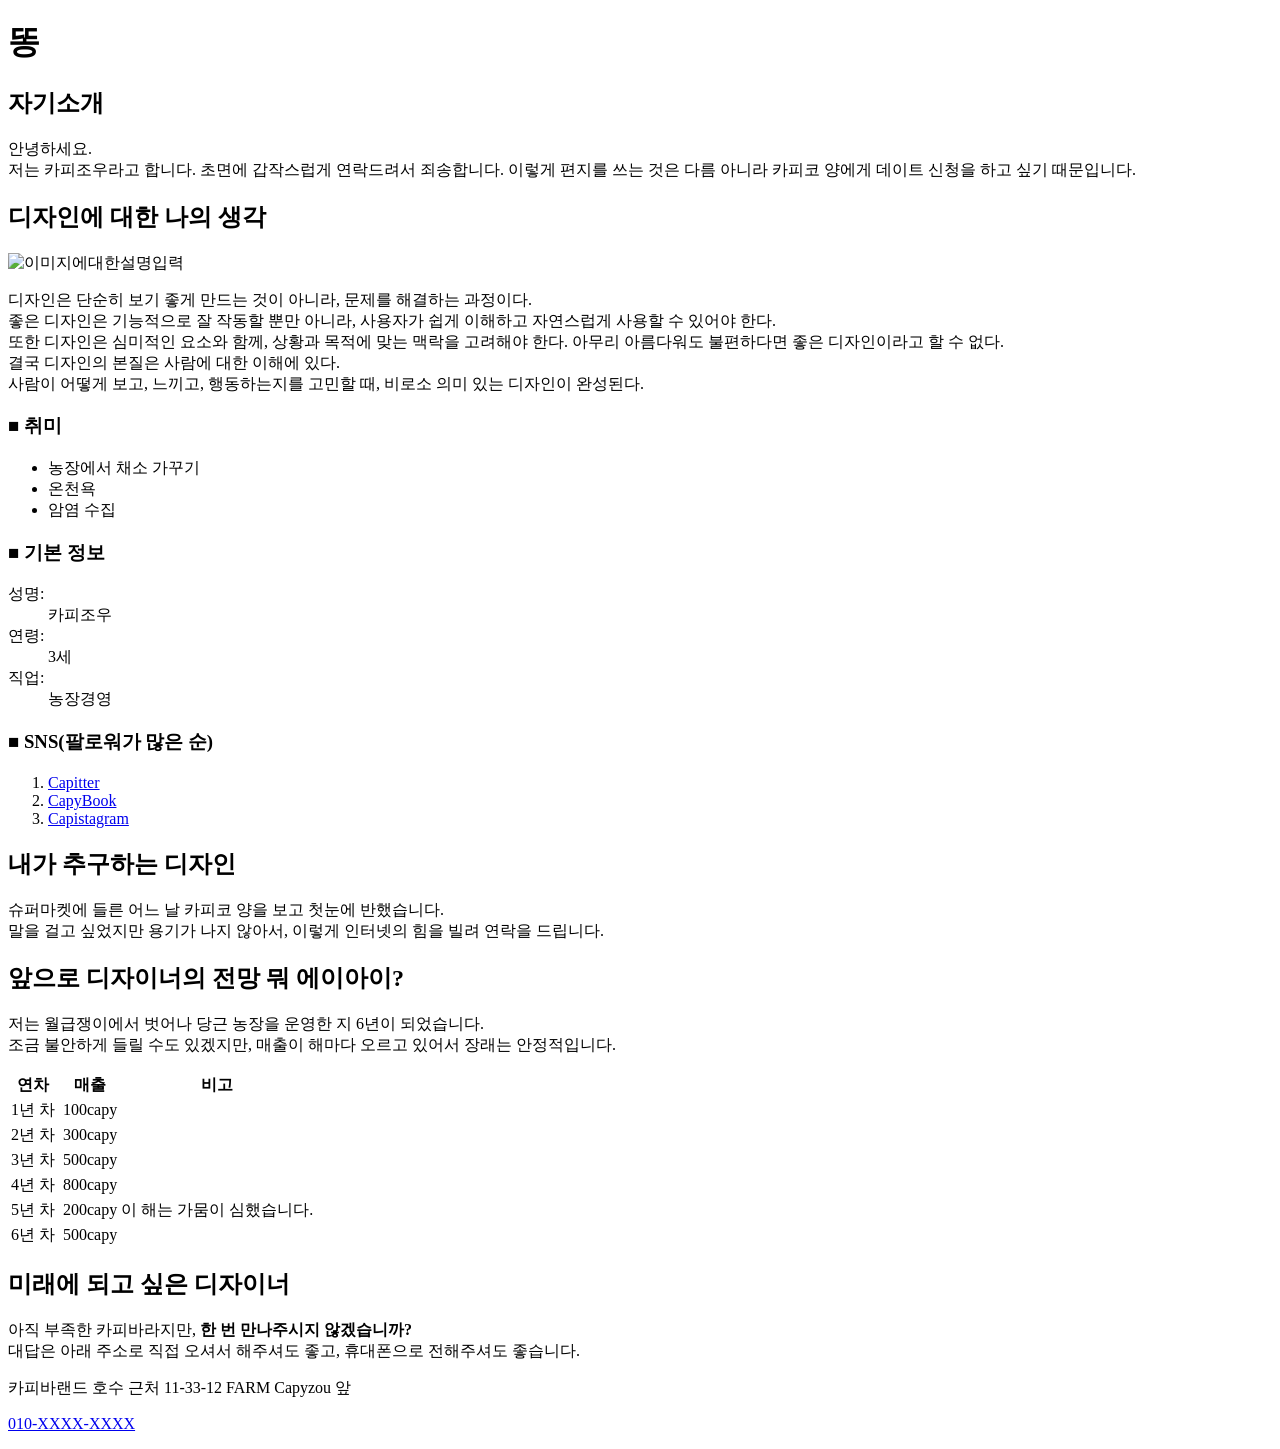
==== index.html @ 05b553bf "Update index.html" ====
<!DOCTYPE html>
<html lang="ko">
<head>
<meta charset="UTF-8">
<title>디자인에 대한 나의 생각</title>
</head>
<body>
    <h1>똥</h1>
    <h2>자기소개</h2>
    <p>
        안녕하세요. <br>
        저는 카피조우라고 합니다. 초면에 갑작스럽게 연락드려서 죄송합니다.
        이렇게 편지를 쓰는 것은 다름 아니라 카피코 양에게 데이트 신청을 하고 싶기 때문입니다.
    </p>
    

    <h2>디자인에 대한 나의 생각</h2>
    <img src="images/capyzou.png" alt="이미지에대한설명입력">
    <p>
        디자인은 단순히 보기 좋게 만드는 것이 아니라, 문제를 해결하는 과정이다. <br>
        좋은 디자인은 기능적으로 잘 작동할 뿐만 아니라, 사용자가 쉽게 이해하고 자연스럽게 사용할 수 있어야 한다. <br>
        또한 디자인은 심미적인 요소와 함께, 상황과 목적에 맞는 맥락을 고려해야 한다. 아무리 아름다워도 불편하다면 좋은 디자인이라고 할 수 없다. <br>
        결국 디자인의 본질은 사람에 대한 이해에 있다. <br>
        사람이 어떻게 보고, 느끼고, 행동하는지를 고민할 때, 비로소 의미 있는 디자인이 완성된다.
 <br>
        <h3>
        ■ 취미
        </h3>
       <ul> 
            <li>농장에서 채소 가꾸기</li>
            <li>온천욕</li>
            <li>암염 수집</li>
       </ul>
        <h3> ■ 기본 정보 </h3>
       <dl>
            <dt>성명:</dt>
            <dd>카피조우</dd>
            <dt>연령:</dt>
            <dd>3세</dd>
            <dt>직업:</dt>
            <dd>농장경영</dd>
       </dl>
        

        <h3>
            ■ SNS(팔로워가 많은 순)
        </h3>
        <ol>
            <li><a href="#">Capitter</a></li>
            <li><a href="#">CapyBook</a></li>
            <li><a href="#">Capistagram</a></li>
        </ol>
       
    </p>

    <h2>내가 추구하는 디자인</h2>
    <p>
        슈퍼마켓에 들른 어느 날 카피코 양을 보고 첫눈에 반했습니다. <br>
        말을 걸고 싶었지만 용기가 나지 않아서, 이렇게 인터넷의 힘을 빌려 연락을 드립니다.
    </p>

    <h2>앞으로 디자이너의 전망 뭐 에이아이?</h2>
    <p>
        저는 월급쟁이에서 벗어나 당근 농장을 운영한 지 6년이 되었습니다. <br>
        조금 불안하게 들릴 수도 있겠지만, 매출이 해마다 오르고 있어서 장래는 안정적입니다. <br>

        <table>
            <thead>
                <tr>
                    <th>연차<th>
                    <th>매출</th>
                    <th>비고</th>
                </tr>
            </thead>
            <tbody>
                <tr>
                    <td>1년 차<td>
                    <td>100capy</td>
                    </td></td>
                </tr>
                                
                <tr>
                    <td>2년 차<td>
                    <td>300capy</td>
                    </td></td>
                </tr>
                <tr>
                    <td>3년 차<td>
                    <td>500capy</td>
                    </td></td>
                 <tr>
                    <td>4년 차<td>
                    <td>800capy</td>
                    </td></td>
                </tr>
                 <tr>
                    <td>5년 차<td>
                    <td>200capy</td>
                    <td>이 해는 가뭄이 심했습니다.</td>
                </tr>
                <tr>
                    <td>6년 차<td>
                    <td>500capy</td>
                    </td></td>
                </tr>
                </tr>
            </tbody>
        </table>

    </p>

    <h2>미래에 되고 싶은 디자이너</h2>
    <p>
        아직 부족한 카피바라지만, <strong>한 번 만나주시지 않겠습니까? </strong> <br>
        대답은 아래 주소로 직접 오셔서 해주셔도 좋고, 휴대폰으로 전해주셔도 좋습니다.
        
    </p>
    <p>
       카피바랜드 호수 근처 11-33-12 FARM Capyzou 앞
    </p>
    
    <p>
       <a href="tel:010-1234-5678">010-XXXX-XXXX</a> 

    </p>


</body>
</html>
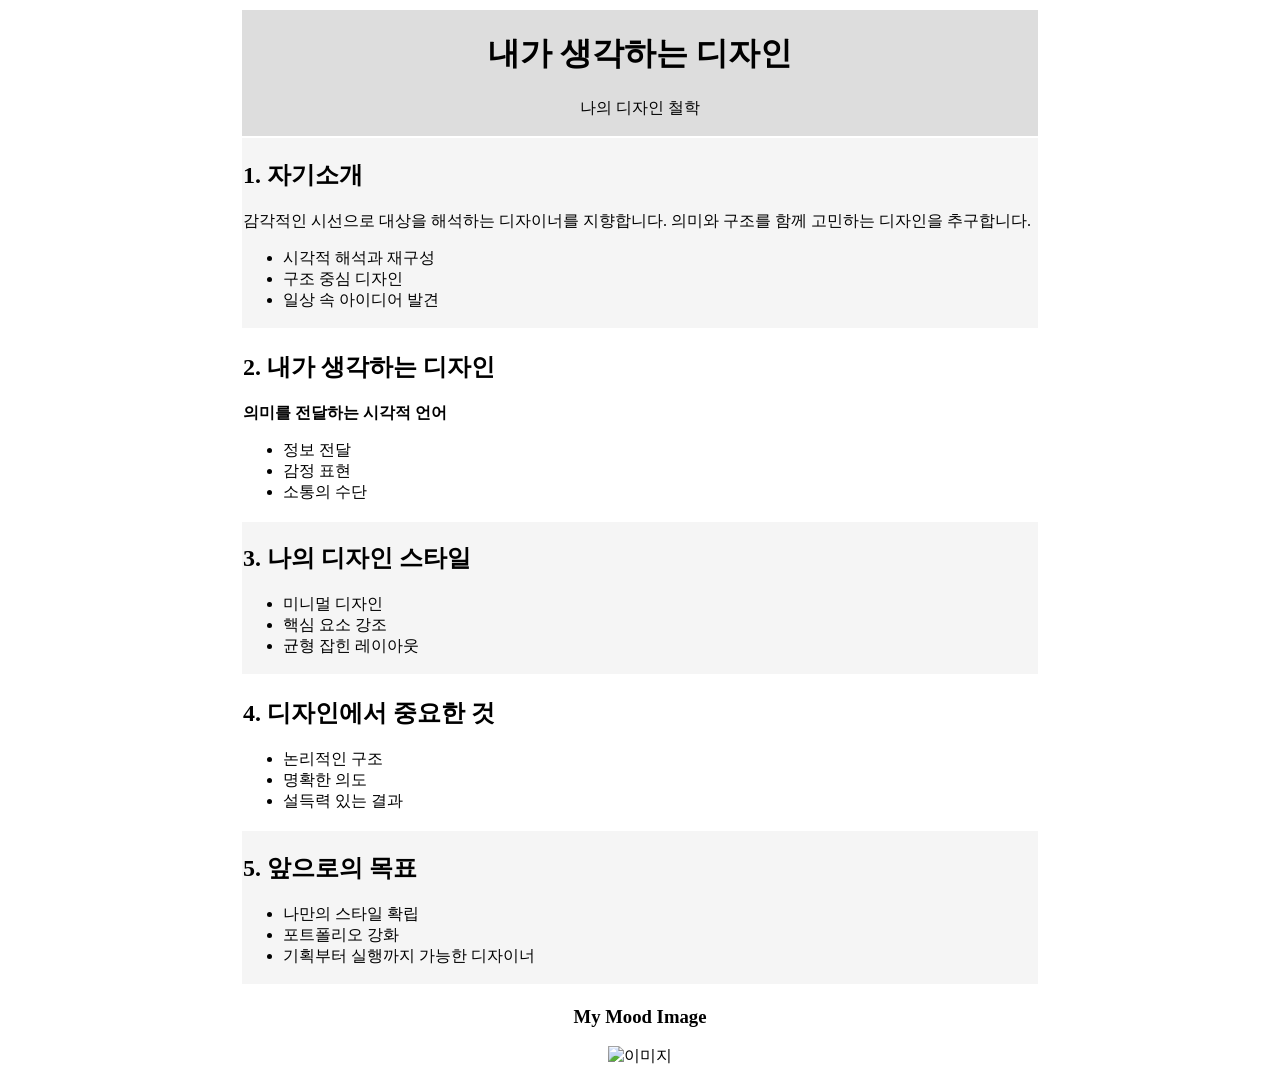
==== commit 40a8e71c: "Update index.html" ====
--- a/index.html
+++ b/index.html
@@ -1,129 +1,97 @@
 <!DOCTYPE html>
-<html lang="ko">
+<html>
 <head>
-<meta charset="UTF-8">
-<title>디자인에 대한 나의 생각</title>
+<title>내가 생각하는 디자인</title>
 </head>
+
 <body>
-    <h1>똥</h1>
-    <h2>자기소개</h2>
-    <p>
-        안녕하세요. <br>
-        저는 카피조우라고 합니다. 초면에 갑작스럽게 연락드려서 죄송합니다.
-        이렇게 편지를 쓰는 것은 다름 아니라 카피코 양에게 데이트 신청을 하고 싶기 때문입니다.
-    </p>
-    
 
-    <h2>디자인에 대한 나의 생각</h2>
-    <img src="images/capyzou.png" alt="이미지에대한설명입력">
-    <p>
-        디자인은 단순히 보기 좋게 만드는 것이 아니라, 문제를 해결하는 과정이다. <br>
-        좋은 디자인은 기능적으로 잘 작동할 뿐만 아니라, 사용자가 쉽게 이해하고 자연스럽게 사용할 수 있어야 한다. <br>
-        또한 디자인은 심미적인 요소와 함께, 상황과 목적에 맞는 맥락을 고려해야 한다. 아무리 아름다워도 불편하다면 좋은 디자인이라고 할 수 없다. <br>
-        결국 디자인의 본질은 사람에 대한 이해에 있다. <br>
-        사람이 어떻게 보고, 느끼고, 행동하는지를 고민할 때, 비로소 의미 있는 디자인이 완성된다.
- <br>
-        <h3>
-        ■ 취미
-        </h3>
-       <ul> 
-            <li>농장에서 채소 가꾸기</li>
-            <li>온천욕</li>
-            <li>암염 수집</li>
-       </ul>
-        <h3> ■ 기본 정보 </h3>
-       <dl>
-            <dt>성명:</dt>
-            <dd>카피조우</dd>
-            <dt>연령:</dt>
-            <dd>3세</dd>
-            <dt>직업:</dt>
-            <dd>농장경영</dd>
-       </dl>
-        
+<!-- 전체 컨테이너 -->
+<table width="800" align="center" border="0">
 
-        <h3>
-            ■ SNS(팔로워가 많은 순)
-        </h3>
-        <ol>
-            <li><a href="#">Capitter</a></li>
-            <li><a href="#">CapyBook</a></li>
-            <li><a href="#">Capistagram</a></li>
-        </ol>
-       
-    </p>
+<!-- 헤더 -->
+<tr>
+<td bgcolor="#dddddd" align="center">
+<h1>내가 생각하는 디자인</h1>
+<p>나의 디자인 철학</p>
+</td>
+</tr>
 
-    <h2>내가 추구하는 디자인</h2>
-    <p>
-        슈퍼마켓에 들른 어느 날 카피코 양을 보고 첫눈에 반했습니다. <br>
-        말을 걸고 싶었지만 용기가 나지 않아서, 이렇게 인터넷의 힘을 빌려 연락을 드립니다.
-    </p>
+<!-- 자기소개 -->
+<tr>
+<td bgcolor="#f5f5f5">
+<h2>1. 자기소개</h2>
+<p>
+감각적인 시선으로 대상을 해석하는 디자이너를 지향합니다.
+의미와 구조를 함께 고민하는 디자인을 추구합니다.
+</p>
+<ul>
+<li>시각적 해석과 재구성</li>
+<li>구조 중심 디자인</li>
+<li>일상 속 아이디어 발견</li>
+</ul>
+</td>
+</tr>
 
-    <h2>앞으로 디자이너의 전망 뭐 에이아이?</h2>
-    <p>
-        저는 월급쟁이에서 벗어나 당근 농장을 운영한 지 6년이 되었습니다. <br>
-        조금 불안하게 들릴 수도 있겠지만, 매출이 해마다 오르고 있어서 장래는 안정적입니다. <br>
+<!-- 디자인 정의 -->
+<tr>
+<td>
+<h2>2. 내가 생각하는 디자인</h2>
+<p><b>의미를 전달하는 시각적 언어</b></p>
 
-        <table>
-            <thead>
-                <tr>
-                    <th>연차<th>
-                    <th>매출</th>
-                    <th>비고</th>
-                </tr>
-            </thead>
-            <tbody>
-                <tr>
-                    <td>1년 차<td>
-                    <td>100capy</td>
-                    </td></td>
-                </tr>
-                                
-                <tr>
-                    <td>2년 차<td>
-                    <td>300capy</td>
-                    </td></td>
-                </tr>
-                <tr>
-                    <td>3년 차<td>
-                    <td>500capy</td>
-                    </td></td>
-                 <tr>
-                    <td>4년 차<td>
-                    <td>800capy</td>
-                    </td></td>
-                </tr>
-                 <tr>
-                    <td>5년 차<td>
-                    <td>200capy</td>
-                    <td>이 해는 가뭄이 심했습니다.</td>
-                </tr>
-                <tr>
-                    <td>6년 차<td>
-                    <td>500capy</td>
-                    </td></td>
-                </tr>
-                </tr>
-            </tbody>
-        </table>
+<ul>
+<li>정보 전달</li>
+<li>감정 표현</li>
+<li>소통의 수단</li>
+</ul>
+</td>
+</tr>
 
-    </p>
+<!-- 스타일 -->
+<tr>
+<td bgcolor="#f5f5f5">
+<h2>3. 나의 디자인 스타일</h2>
+<ul>
+<li>미니멀 디자인</li>
+<li>핵심 요소 강조</li>
+<li>균형 잡힌 레이아웃</li>
+</ul>
+</td>
+</tr>
 
-    <h2>미래에 되고 싶은 디자이너</h2>
-    <p>
-        아직 부족한 카피바라지만, <strong>한 번 만나주시지 않겠습니까? </strong> <br>
-        대답은 아래 주소로 직접 오셔서 해주셔도 좋고, 휴대폰으로 전해주셔도 좋습니다.
-        
-    </p>
-    <p>
-       카피바랜드 호수 근처 11-33-12 FARM Capyzou 앞
-    </p>
-    
-    <p>
-       <a href="tel:010-1234-5678">010-XXXX-XXXX</a> 
+<!-- 중요 요소 -->
+<tr>
+<td>
+<h2>4. 디자인에서 중요한 것</h2>
+<ul>
+<li>논리적인 구조</li>
+<li>명확한 의도</li>
+<li>설득력 있는 결과</li>
+</ul>
+</td>
+</tr>
 
-    </p>
+<!-- 목표 -->
+<tr>
+<td bgcolor="#f5f5f5">
+<h2>5. 앞으로의 목표</h2>
+<ul>
+<li>나만의 스타일 확립</li>
+<li>포트폴리오 강화</li>
+<li>기획부터 실행까지 가능한 디자이너</li>
+</ul>
+</td>
+</tr>
 
+<!-- 이미지 영역 -->
+<tr>
+<td align="center">
+<h3>My Mood Image</h3>
+<img src="https://via.placeholder.com/400x200" alt="이미지">
+</td>
+</tr>
+
+</table>
 
 </body>
 </html>
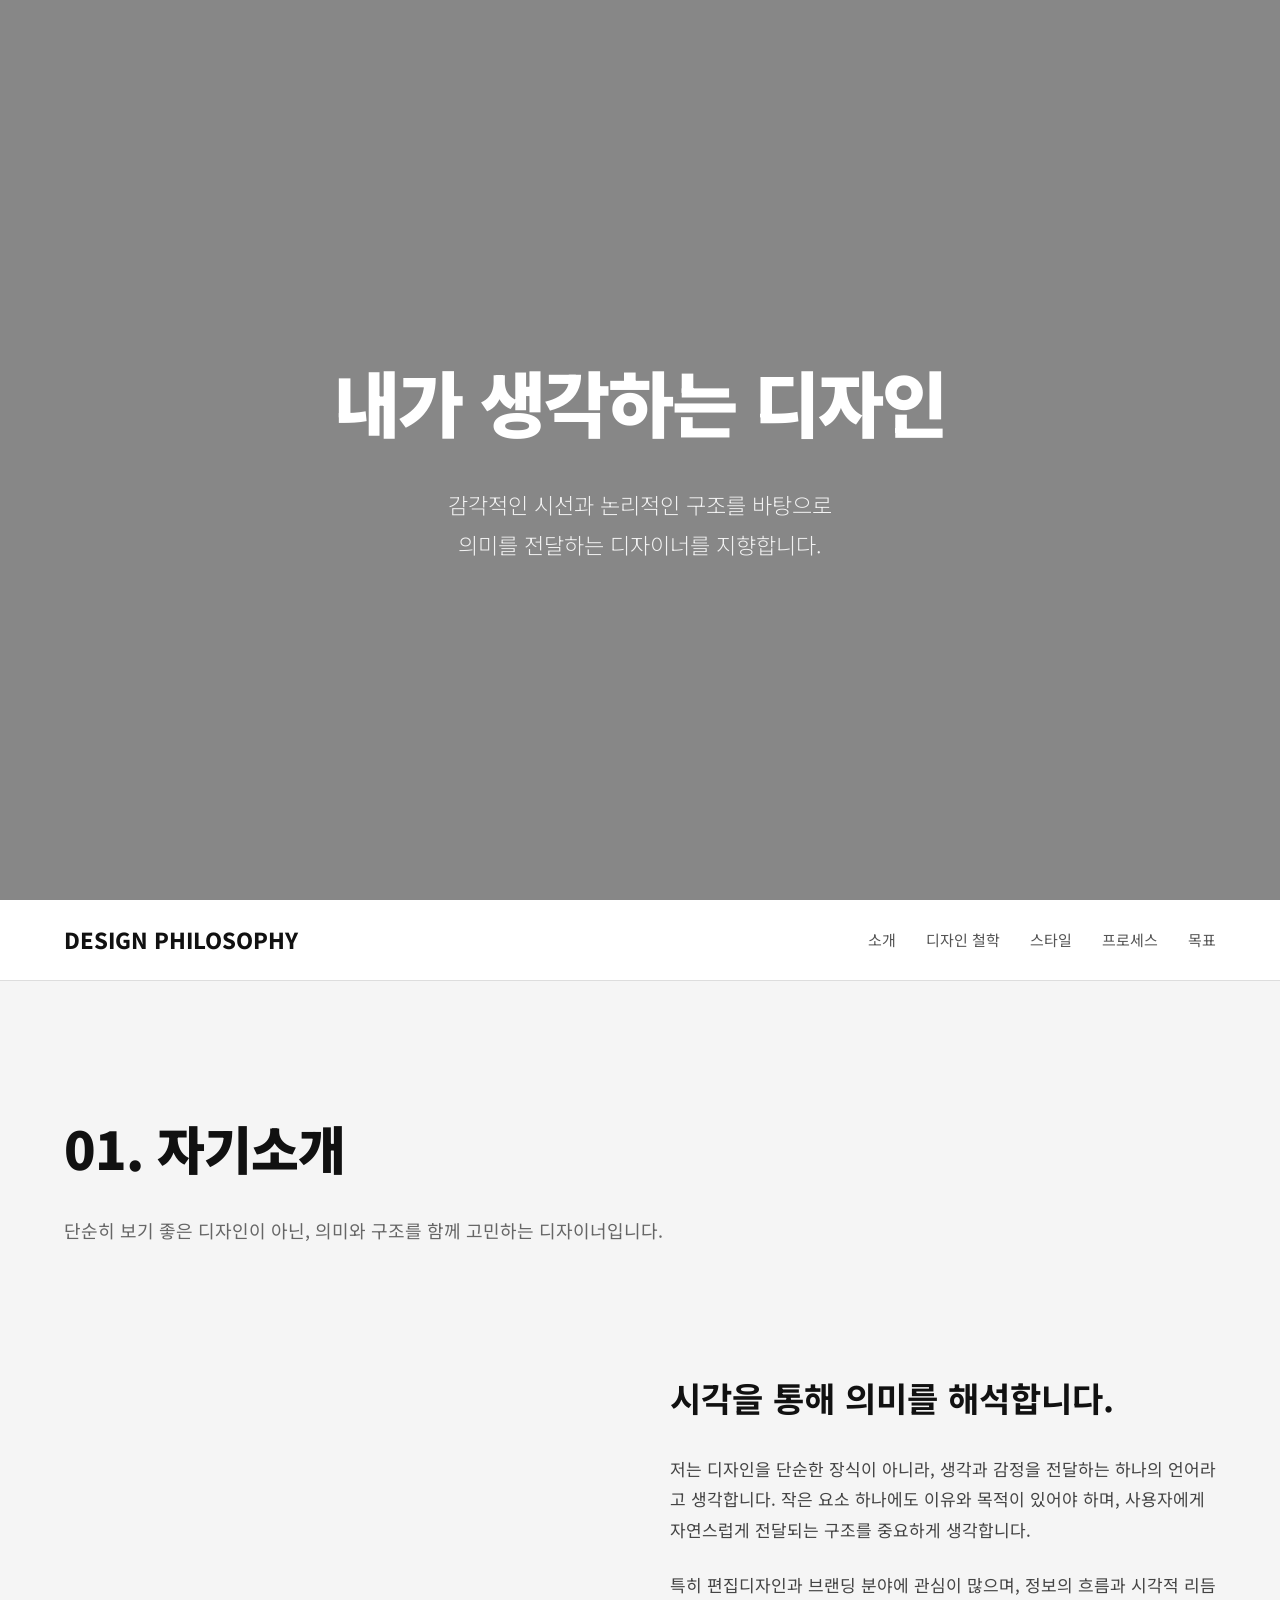
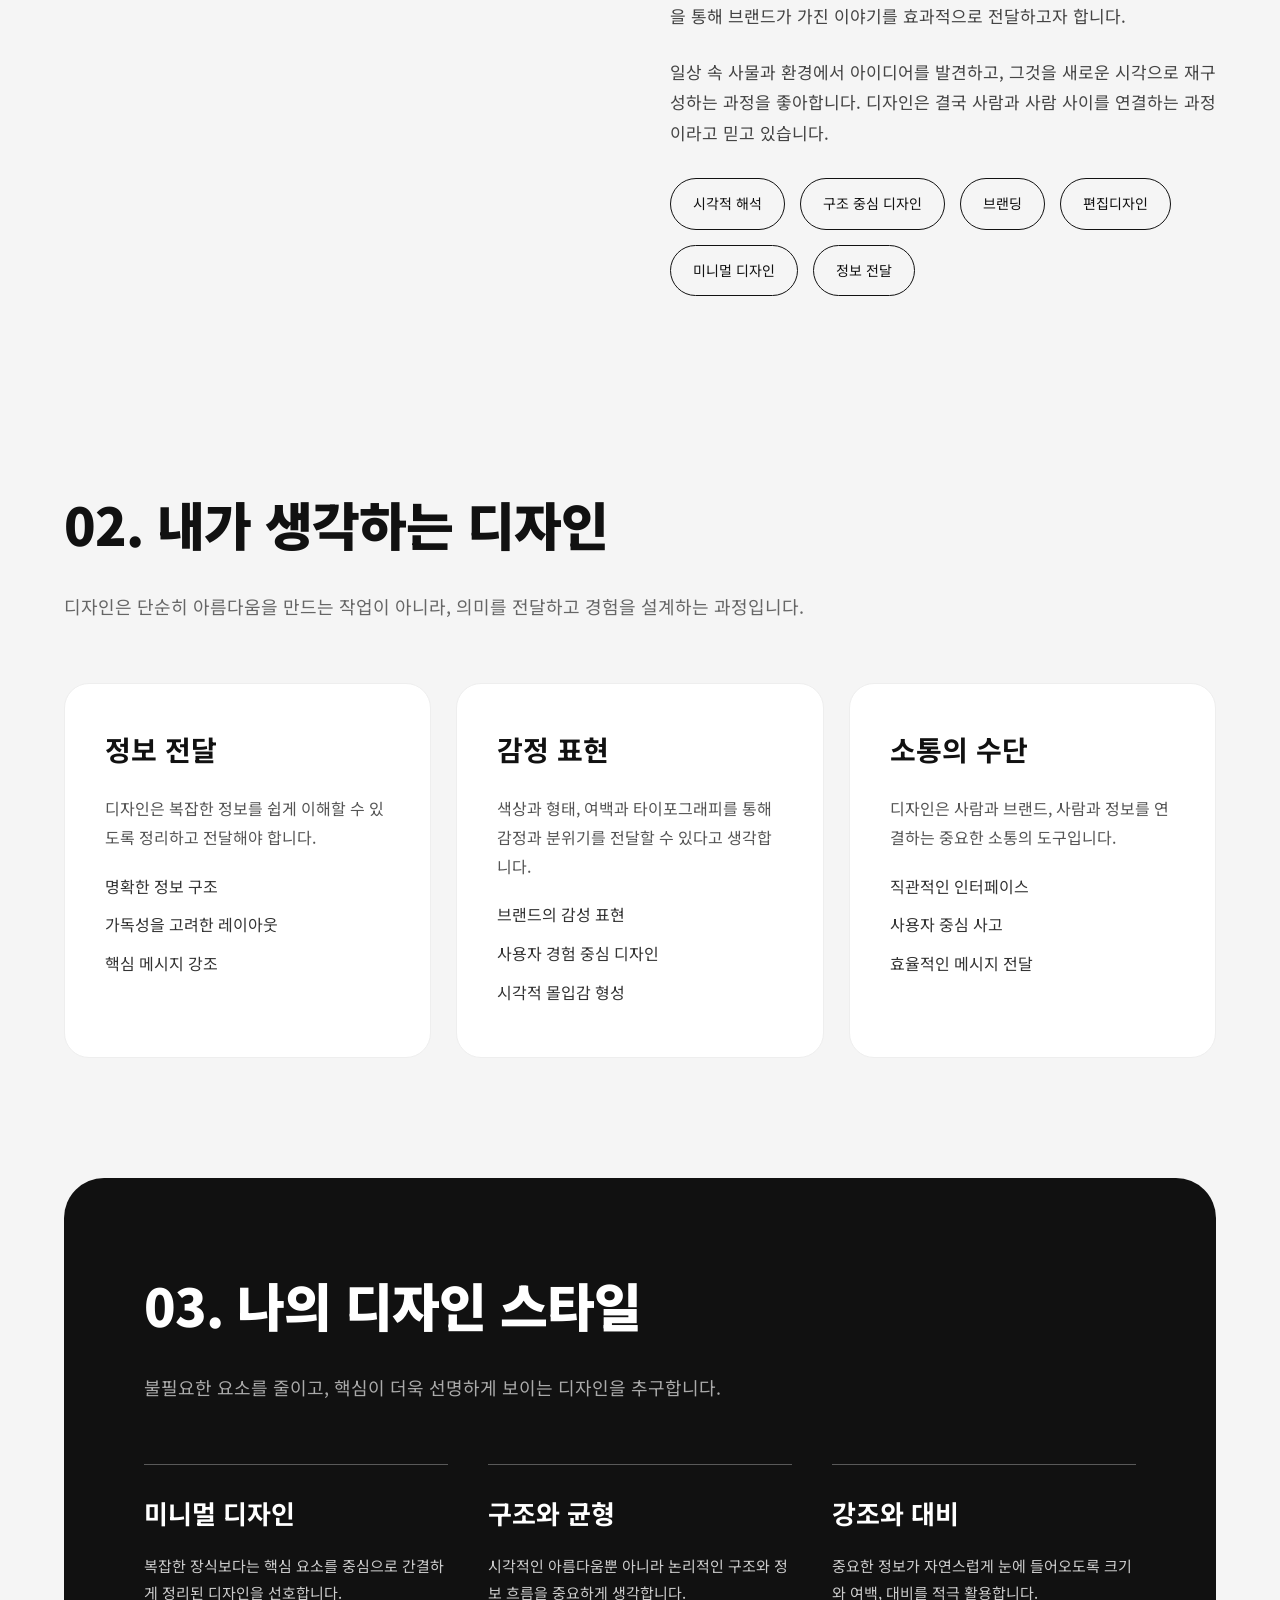
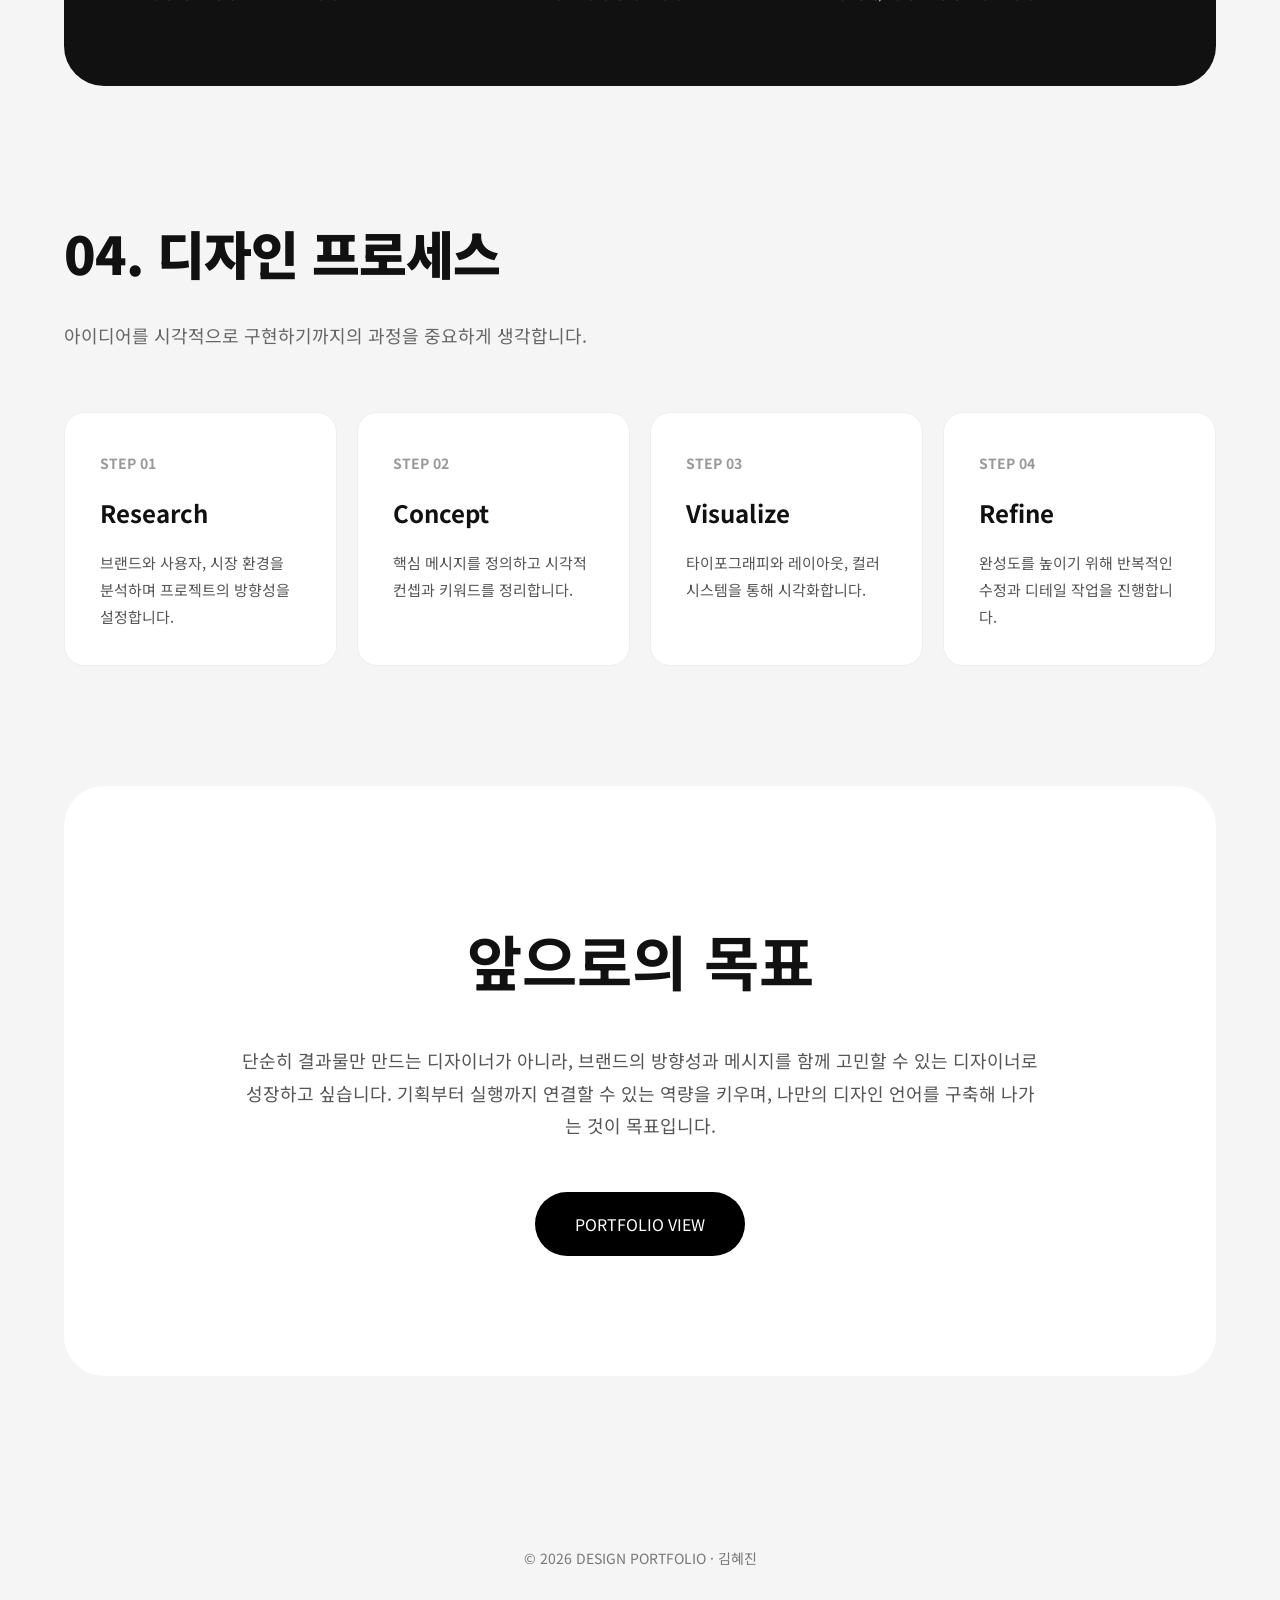
==== commit 1ecb0de3: "Update index.html" ====
--- a/index.html
+++ b/index.html
@@ -1,97 +1,651 @@
 <!DOCTYPE html>
-<html>
+<html lang="ko">
 <head>
-<title>내가 생각하는 디자인</title>
+  <meta charset="UTF-8" />
+  <meta name="viewport" content="width=device-width, initial-scale=1.0" />
+  <title>나의 디자인 철학</title>
+
+  <!-- Font -->
+  <link rel="preconnect" href="https://fonts.googleapis.com">
+  <link rel="preconnect" href="https://fonts.gstatic.com" crossorigin>
+  <link href="https://fonts.googleapis.com/css2?family=Noto+Sans+KR:wght@300;400;500;700;900&display=swap" rel="stylesheet">
+
+  <style>
+    *{
+      margin:0;
+      padding:0;
+      box-sizing:border-box;
+    }
+
+    body{
+      font-family: 'Noto Sans KR', sans-serif;
+      background:#f5f5f5;
+      color:#111;
+      line-height:1.8;
+    }
+
+    a{
+      text-decoration:none;
+      color:inherit;
+    }
+
+    ul{
+      list-style:none;
+    }
+
+    /* HEADER */
+
+    header{
+      width:100%;
+      height:100vh;
+      background:
+      linear-gradient(rgba(0,0,0,0.45), rgba(0,0,0,0.45)),
+      url('https://images.unsplash.com/photo-1516321318423-f06f85e504b3?q=80&w=1600&auto=format&fit=crop');
+      background-size:cover;
+      background-position:center;
+      display:flex;
+      justify-content:center;
+      align-items:center;
+      text-align:center;
+      color:white;
+      padding:20px;
+    }
+
+    .hero{
+      max-width:900px;
+    }
+
+    .hero h1{
+      font-size:72px;
+      font-weight:900;
+      margin-bottom:20px;
+      letter-spacing:-2px;
+    }
+
+    .hero p{
+      font-size:22px;
+      font-weight:300;
+      opacity:0.9;
+    }
+
+    /* NAV */
+
+    nav{
+      position:sticky;
+      top:0;
+      z-index:100;
+      background:white;
+      border-bottom:1px solid #ddd;
+    }
+
+    .nav-inner{
+      width:90%;
+      max-width:1200px;
+      margin:auto;
+      display:flex;
+      justify-content:space-between;
+      align-items:center;
+      padding:20px 0;
+    }
+
+    .logo{
+      font-size:22px;
+      font-weight:800;
+    }
+
+    nav ul{
+      display:flex;
+      gap:30px;
+    }
+
+    nav li{
+      font-size:15px;
+      color:#555;
+      transition:0.3s;
+    }
+
+    nav li:hover{
+      color:black;
+    }
+
+    /* COMMON */
+
+    section{
+      width:90%;
+      max-width:1200px;
+      margin:120px auto;
+    }
+
+    .section-title{
+      font-size:52px;
+      font-weight:900;
+      margin-bottom:20px;
+      letter-spacing:-1px;
+    }
+
+    .section-subtitle{
+      color:#666;
+      margin-bottom:60px;
+      font-size:18px;
+    }
+
+    /* ABOUT */
+
+    .about-grid{
+      display:grid;
+      grid-template-columns:1fr 1fr;
+      gap:60px;
+      align-items:center;
+    }
+
+    .about-image{
+      height:650px;
+      background:url('https://images.unsplash.com/photo-1498050108023-c5249f4df085?q=80&w=1200&auto=format&fit=crop');
+      background-size:cover;
+      background-position:center;
+      border-radius:30px;
+    }
+
+    .about-text h3{
+      font-size:34px;
+      margin-bottom:25px;
+    }
+
+    .about-text p{
+      margin-bottom:25px;
+      color:#444;
+      font-size:17px;
+    }
+
+    .keyword-box{
+      display:flex;
+      flex-wrap:wrap;
+      gap:15px;
+      margin-top:30px;
+    }
+
+    .keyword{
+      padding:12px 22px;
+      border:1px solid #111;
+      border-radius:50px;
+      font-size:14px;
+      transition:0.3s;
+    }
+
+    .keyword:hover{
+      background:black;
+      color:white;
+    }
+
+    /* DESIGN PHILOSOPHY */
+
+    .philosophy-wrap{
+      display:grid;
+      grid-template-columns:repeat(3, 1fr);
+      gap:25px;
+    }
+
+    .card{
+      background:white;
+      padding:40px;
+      border-radius:25px;
+      transition:0.3s;
+      border:1px solid #eee;
+    }
+
+    .card:hover{
+      transform:translateY(-10px);
+      box-shadow:0 15px 40px rgba(0,0,0,0.08);
+    }
+
+    .card h3{
+      font-size:28px;
+      margin-bottom:20px;
+    }
+
+    .card p{
+      color:#555;
+      margin-bottom:20px;
+    }
+
+    .card ul li{
+      margin-bottom:10px;
+      color:#333;
+    }
+
+    /* STYLE */
+
+    .style-section{
+      background:#111;
+      color:white;
+      border-radius:40px;
+      padding:80px;
+    }
+
+    .style-grid{
+      display:grid;
+      grid-template-columns:repeat(3,1fr);
+      gap:40px;
+      margin-top:50px;
+    }
+
+    .style-item{
+      border-top:1px solid rgba(255,255,255,0.3);
+      padding-top:25px;
+    }
+
+    .style-item h4{
+      font-size:26px;
+      margin-bottom:15px;
+    }
+
+    .style-item p{
+      color:#ccc;
+      font-size:15px;
+    }
+
+    /* PROCESS */
+
+    .process-wrap{
+      display:grid;
+      grid-template-columns:repeat(4,1fr);
+      gap:20px;
+    }
+
+    .process{
+      background:white;
+      padding:35px;
+      border-radius:20px;
+      border:1px solid #eee;
+    }
+
+    .process span{
+      font-size:14px;
+      color:#999;
+      font-weight:700;
+    }
+
+    .process h3{
+      font-size:24px;
+      margin:15px 0;
+    }
+
+    .process p{
+      color:#555;
+      font-size:15px;
+    }
+
+    /* GOAL */
+
+    .goal{
+      text-align:center;
+      padding:120px 20px;
+      background:white;
+      border-radius:40px;
+    }
+
+    .goal h2{
+      font-size:60px;
+      margin-bottom:30px;
+    }
+
+    .goal p{
+      max-width:800px;
+      margin:auto;
+      color:#555;
+      font-size:18px;
+      margin-bottom:50px;
+    }
+
+    .goal-btn{
+      display:inline-block;
+      padding:18px 40px;
+      background:black;
+      color:white;
+      border-radius:50px;
+      transition:0.3s;
+    }
+
+    .goal-btn:hover{
+      background:#333;
+    }
+
+    /* FOOTER */
+
+    footer{
+      padding:50px 20px;
+      text-align:center;
+      color:#777;
+      font-size:14px;
+    }
+
+    /* RESPONSIVE */
+
+    @media(max-width:1024px){
+
+      .philosophy-wrap,
+      .style-grid,
+      .process-wrap{
+        grid-template-columns:1fr 1fr;
+      }
+
+      .about-grid{
+        grid-template-columns:1fr;
+      }
+
+      .about-image{
+        height:500px;
+      }
+    }
+
+    @media(max-width:768px){
+
+      .hero h1{
+        font-size:48px;
+      }
+
+      .hero p{
+        font-size:18px;
+      }
+
+      nav ul{
+        display:none;
+      }
+
+      .section-title{
+        font-size:38px;
+      }
+
+      .philosophy-wrap,
+      .style-grid,
+      .process-wrap{
+        grid-template-columns:1fr;
+      }
+
+      .style-section{
+        padding:50px 30px;
+      }
+
+      .goal h2{
+        font-size:42px;
+      }
+    }
+
+  </style>
 </head>
 
 <body>
 
-<!-- 전체 컨테이너 -->
-<table width="800" align="center" border="0">
-
-<!-- 헤더 -->
-<tr>
-<td bgcolor="#dddddd" align="center">
-<h1>내가 생각하는 디자인</h1>
-<p>나의 디자인 철학</p>
-</td>
-</tr>
-
-<!-- 자기소개 -->
-<tr>
-<td bgcolor="#f5f5f5">
-<h2>1. 자기소개</h2>
-<p>
-감각적인 시선으로 대상을 해석하는 디자이너를 지향합니다.
-의미와 구조를 함께 고민하는 디자인을 추구합니다.
-</p>
-<ul>
-<li>시각적 해석과 재구성</li>
-<li>구조 중심 디자인</li>
-<li>일상 속 아이디어 발견</li>
-</ul>
-</td>
-</tr>
-
-<!-- 디자인 정의 -->
-<tr>
-<td>
-<h2>2. 내가 생각하는 디자인</h2>
-<p><b>의미를 전달하는 시각적 언어</b></p>
-
-<ul>
-<li>정보 전달</li>
-<li>감정 표현</li>
-<li>소통의 수단</li>
-</ul>
-</td>
-</tr>
-
-<!-- 스타일 -->
-<tr>
-<td bgcolor="#f5f5f5">
-<h2>3. 나의 디자인 스타일</h2>
-<ul>
-<li>미니멀 디자인</li>
-<li>핵심 요소 강조</li>
-<li>균형 잡힌 레이아웃</li>
-</ul>
-</td>
-</tr>
-
-<!-- 중요 요소 -->
-<tr>
-<td>
-<h2>4. 디자인에서 중요한 것</h2>
-<ul>
-<li>논리적인 구조</li>
-<li>명확한 의도</li>
-<li>설득력 있는 결과</li>
-</ul>
-</td>
-</tr>
-
-<!-- 목표 -->
-<tr>
-<td bgcolor="#f5f5f5">
-<h2>5. 앞으로의 목표</h2>
-<ul>
-<li>나만의 스타일 확립</li>
-<li>포트폴리오 강화</li>
-<li>기획부터 실행까지 가능한 디자이너</li>
-</ul>
-</td>
-</tr>
-
-<!-- 이미지 영역 -->
-<tr>
-<td align="center">
-<h3>My Mood Image</h3>
-<img src="https://via.placeholder.com/400x200" alt="이미지">
-</td>
-</tr>
-
-</table>
+  <!-- HERO -->
+
+  <header>
+    <div class="hero">
+      <h1>내가 생각하는 디자인</h1>
+      <p>
+        감각적인 시선과 논리적인 구조를 바탕으로<br>
+        의미를 전달하는 디자이너를 지향합니다.
+      </p>
+    </div>
+  </header>
+
+  <!-- NAV -->
+
+  <nav>
+    <div class="nav-inner">
+      <div class="logo">DESIGN PHILOSOPHY</div>
+
+      <ul>
+        <li><a href="#about">소개</a></li>
+        <li><a href="#philosophy">디자인 철학</a></li>
+        <li><a href="#style">스타일</a></li>
+        <li><a href="#process">프로세스</a></li>
+        <li><a href="#goal">목표</a></li>
+      </ul>
+    </div>
+  </nav>
+
+  <!-- ABOUT -->
+
+  <section id="about">
+
+    <h2 class="section-title">01. 자기소개</h2>
+    <p class="section-subtitle">
+      단순히 보기 좋은 디자인이 아닌,
+      의미와 구조를 함께 고민하는 디자이너입니다.
+    </p>
+
+    <div class="about-grid">
+
+      <div class="about-image"></div>
+
+      <div class="about-text">
+
+        <h3>
+          시각을 통해 의미를 해석합니다.
+        </h3>
+
+        <p>
+          저는 디자인을 단순한 장식이 아니라,
+          생각과 감정을 전달하는 하나의 언어라고 생각합니다.
+          작은 요소 하나에도 이유와 목적이 있어야 하며,
+          사용자에게 자연스럽게 전달되는 구조를 중요하게 생각합니다.
+        </p>
+
+        <p>
+          특히 편집디자인과 브랜딩 분야에 관심이 많으며,
+          정보의 흐름과 시각적 리듬을 통해
+          브랜드가 가진 이야기를 효과적으로 전달하고자 합니다.
+        </p>
+
+        <p>
+          일상 속 사물과 환경에서 아이디어를 발견하고,
+          그것을 새로운 시각으로 재구성하는 과정을 좋아합니다.
+          디자인은 결국 사람과 사람 사이를 연결하는 과정이라고 믿고 있습니다.
+        </p>
+
+        <div class="keyword-box">
+          <div class="keyword">시각적 해석</div>
+          <div class="keyword">구조 중심 디자인</div>
+          <div class="keyword">브랜딩</div>
+          <div class="keyword">편집디자인</div>
+          <div class="keyword">미니멀 디자인</div>
+          <div class="keyword">정보 전달</div>
+        </div>
+
+      </div>
+
+    </div>
+
+  </section>
+
+  <!-- PHILOSOPHY -->
+
+  <section id="philosophy">
+
+    <h2 class="section-title">02. 내가 생각하는 디자인</h2>
+    <p class="section-subtitle">
+      디자인은 단순히 아름다움을 만드는 작업이 아니라,
+      의미를 전달하고 경험을 설계하는 과정입니다.
+    </p>
+
+    <div class="philosophy-wrap">
+
+      <div class="card">
+        <h3>정보 전달</h3>
+
+        <p>
+          디자인은 복잡한 정보를 쉽게 이해할 수 있도록
+          정리하고 전달해야 합니다.
+        </p>
+
+        <ul>
+          <li>명확한 정보 구조</li>
+          <li>가독성을 고려한 레이아웃</li>
+          <li>핵심 메시지 강조</li>
+        </ul>
+      </div>
+
+      <div class="card">
+        <h3>감정 표현</h3>
+
+        <p>
+          색상과 형태, 여백과 타이포그래피를 통해
+          감정과 분위기를 전달할 수 있다고 생각합니다.
+        </p>
+
+        <ul>
+          <li>브랜드의 감성 표현</li>
+          <li>사용자 경험 중심 디자인</li>
+          <li>시각적 몰입감 형성</li>
+        </ul>
+      </div>
+
+      <div class="card">
+        <h3>소통의 수단</h3>
+
+        <p>
+          디자인은 사람과 브랜드,
+          사람과 정보를 연결하는 중요한 소통의 도구입니다.
+        </p>
+
+        <ul>
+          <li>직관적인 인터페이스</li>
+          <li>사용자 중심 사고</li>
+          <li>효율적인 메시지 전달</li>
+        </ul>
+      </div>
+
+    </div>
+
+  </section>
+
+  <!-- STYLE -->
+
+  <section id="style">
+
+    <div class="style-section">
+
+      <h2 class="section-title">03. 나의 디자인 스타일</h2>
+
+      <p class="section-subtitle" style="color:#aaa;">
+        불필요한 요소를 줄이고,
+        핵심이 더욱 선명하게 보이는 디자인을 추구합니다.
+      </p>
+
+      <div class="style-grid">
+
+        <div class="style-item">
+          <h4>미니멀 디자인</h4>
+
+          <p>
+            복잡한 장식보다는 핵심 요소를 중심으로
+            간결하게 정리된 디자인을 선호합니다.
+          </p>
+        </div>
+
+        <div class="style-item">
+          <h4>구조와 균형</h4>
+
+          <p>
+            시각적인 아름다움뿐 아니라
+            논리적인 구조와 정보 흐름을 중요하게 생각합니다.
+          </p>
+        </div>
+
+        <div class="style-item">
+          <h4>강조와 대비</h4>
+
+          <p>
+            중요한 정보가 자연스럽게 눈에 들어오도록
+            크기와 여백, 대비를 적극 활용합니다.
+          </p>
+        </div>
+
+      </div>
+
+    </div>
+
+  </section>
+
+  <!-- PROCESS -->
+
+  <section id="process">
+
+    <h2 class="section-title">04. 디자인 프로세스</h2>
+
+    <p class="section-subtitle">
+      아이디어를 시각적으로 구현하기까지의 과정을 중요하게 생각합니다.
+    </p>
+
+    <div class="process-wrap">
+
+      <div class="process">
+        <span>STEP 01</span>
+        <h3>Research</h3>
+        <p>
+          브랜드와 사용자,
+          시장 환경을 분석하며 프로젝트의 방향성을 설정합니다.
+        </p>
+      </div>
+
+      <div class="process">
+        <span>STEP 02</span>
+        <h3>Concept</h3>
+        <p>
+          핵심 메시지를 정의하고
+          시각적 컨셉과 키워드를 정리합니다.
+        </p>
+      </div>
+
+      <div class="process">
+        <span>STEP 03</span>
+        <h3>Visualize</h3>
+        <p>
+          타이포그래피와 레이아웃,
+          컬러 시스템을 통해 시각화합니다.
+        </p>
+      </div>
+
+      <div class="process">
+        <span>STEP 04</span>
+        <h3>Refine</h3>
+        <p>
+          완성도를 높이기 위해
+          반복적인 수정과 디테일 작업을 진행합니다.
+        </p>
+      </div>
+
+    </div>
+
+  </section>
+
+  <!-- GOAL -->
+
+  <section id="goal">
+
+    <div class="goal">
+
+      <h2>앞으로의 목표</h2>
+
+      <p>
+        단순히 결과물만 만드는 디자이너가 아니라,
+        브랜드의 방향성과 메시지를 함께 고민할 수 있는
+        디자이너로 성장하고 싶습니다.
+        기획부터 실행까지 연결할 수 있는 역량을 키우며,
+        나만의 디자인 언어를 구축해 나가는 것이 목표입니다.
+      </p>
+
+      <a href="#" class="goal-btn">PORTFOLIO VIEW</a>
+
+    </div>
+
+  </section>
+
+  <!-- FOOTER -->
+
+  <footer>
+    © 2026 DESIGN PORTFOLIO · 김혜진
+  </footer>
 
 </body>
 </html>
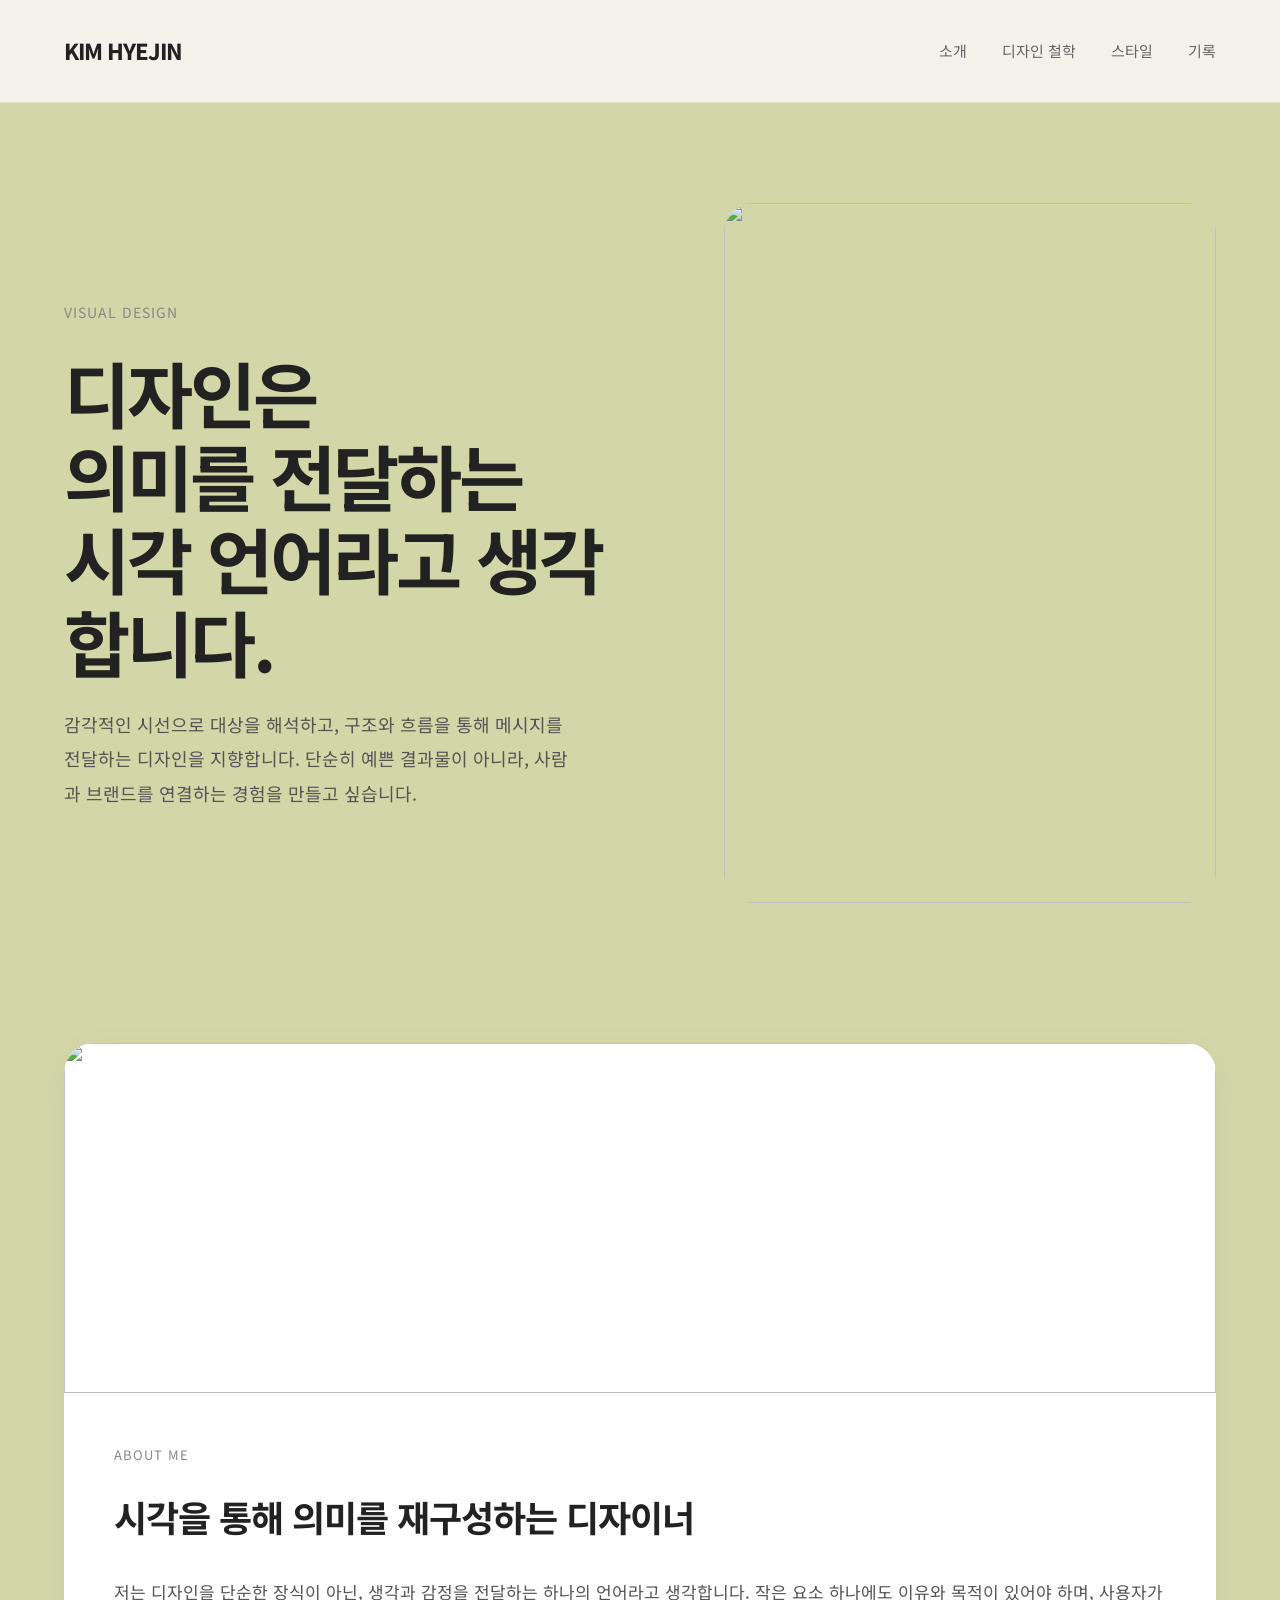
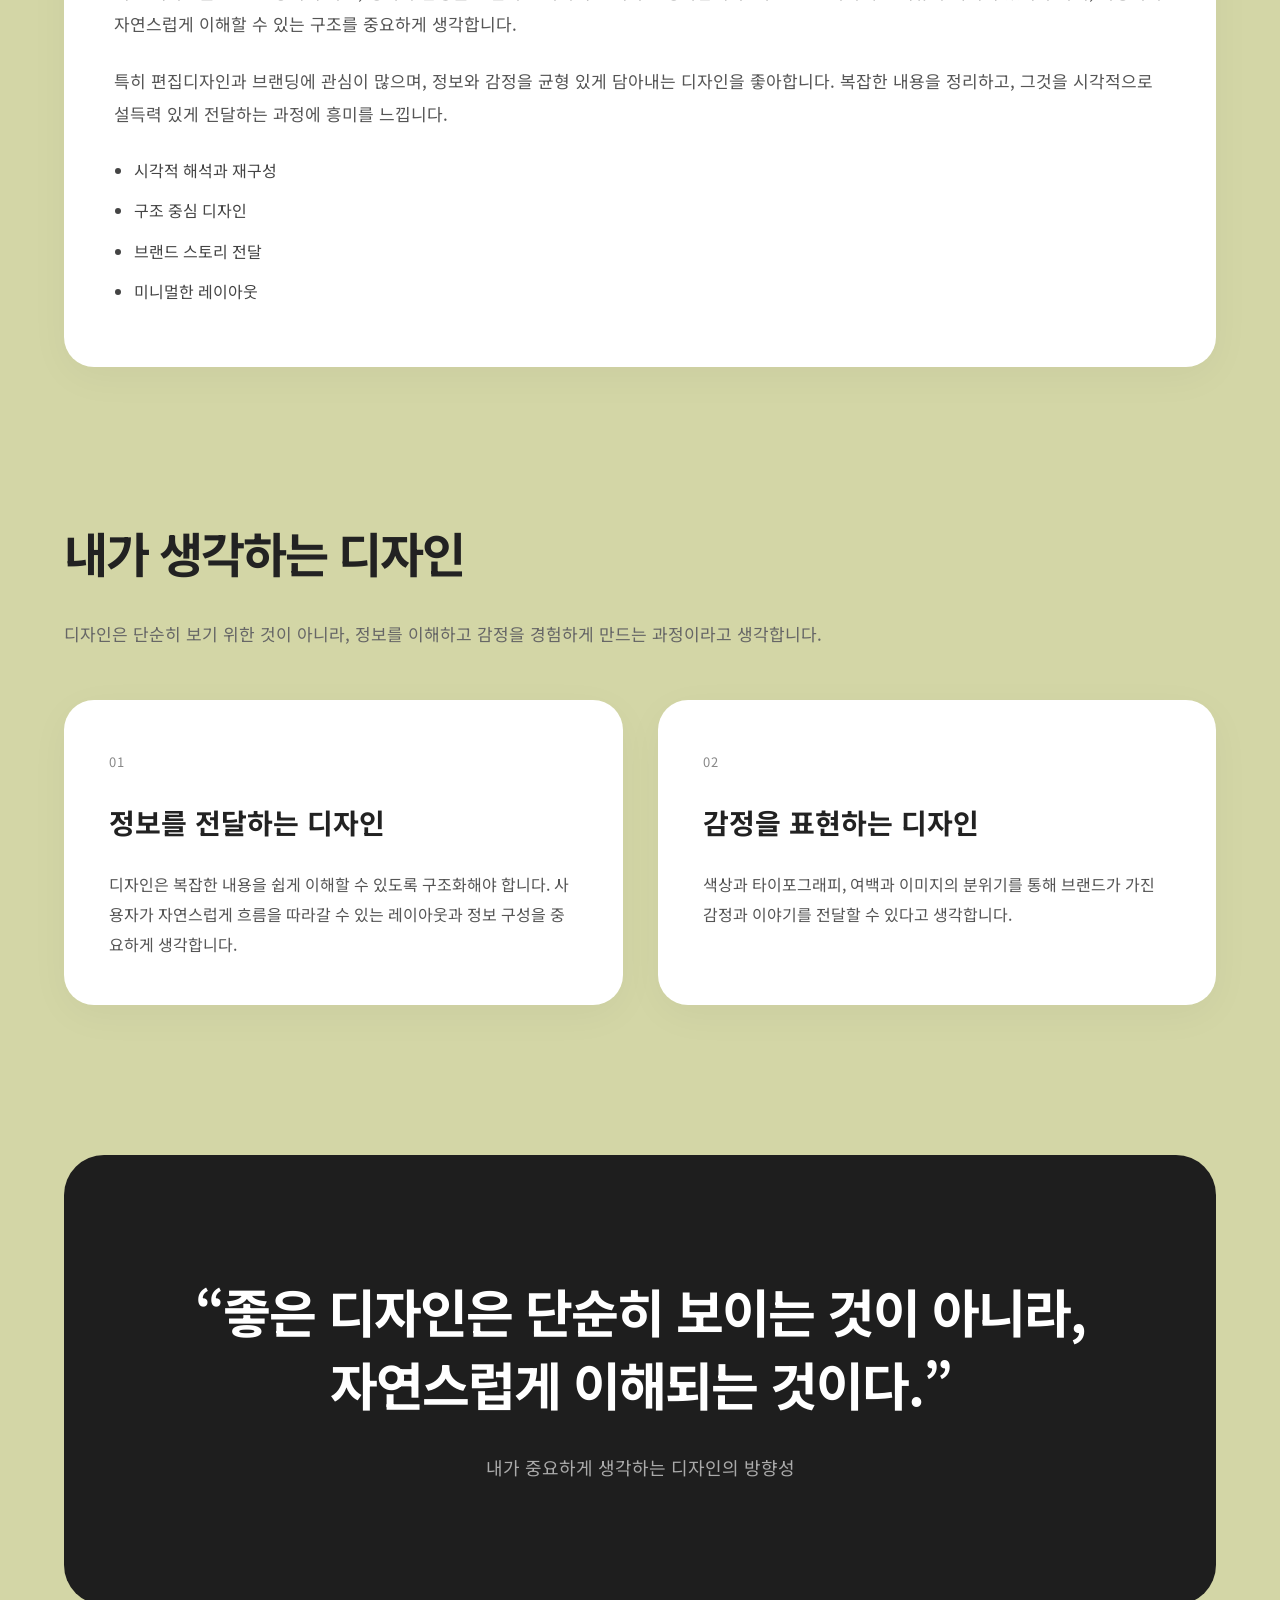
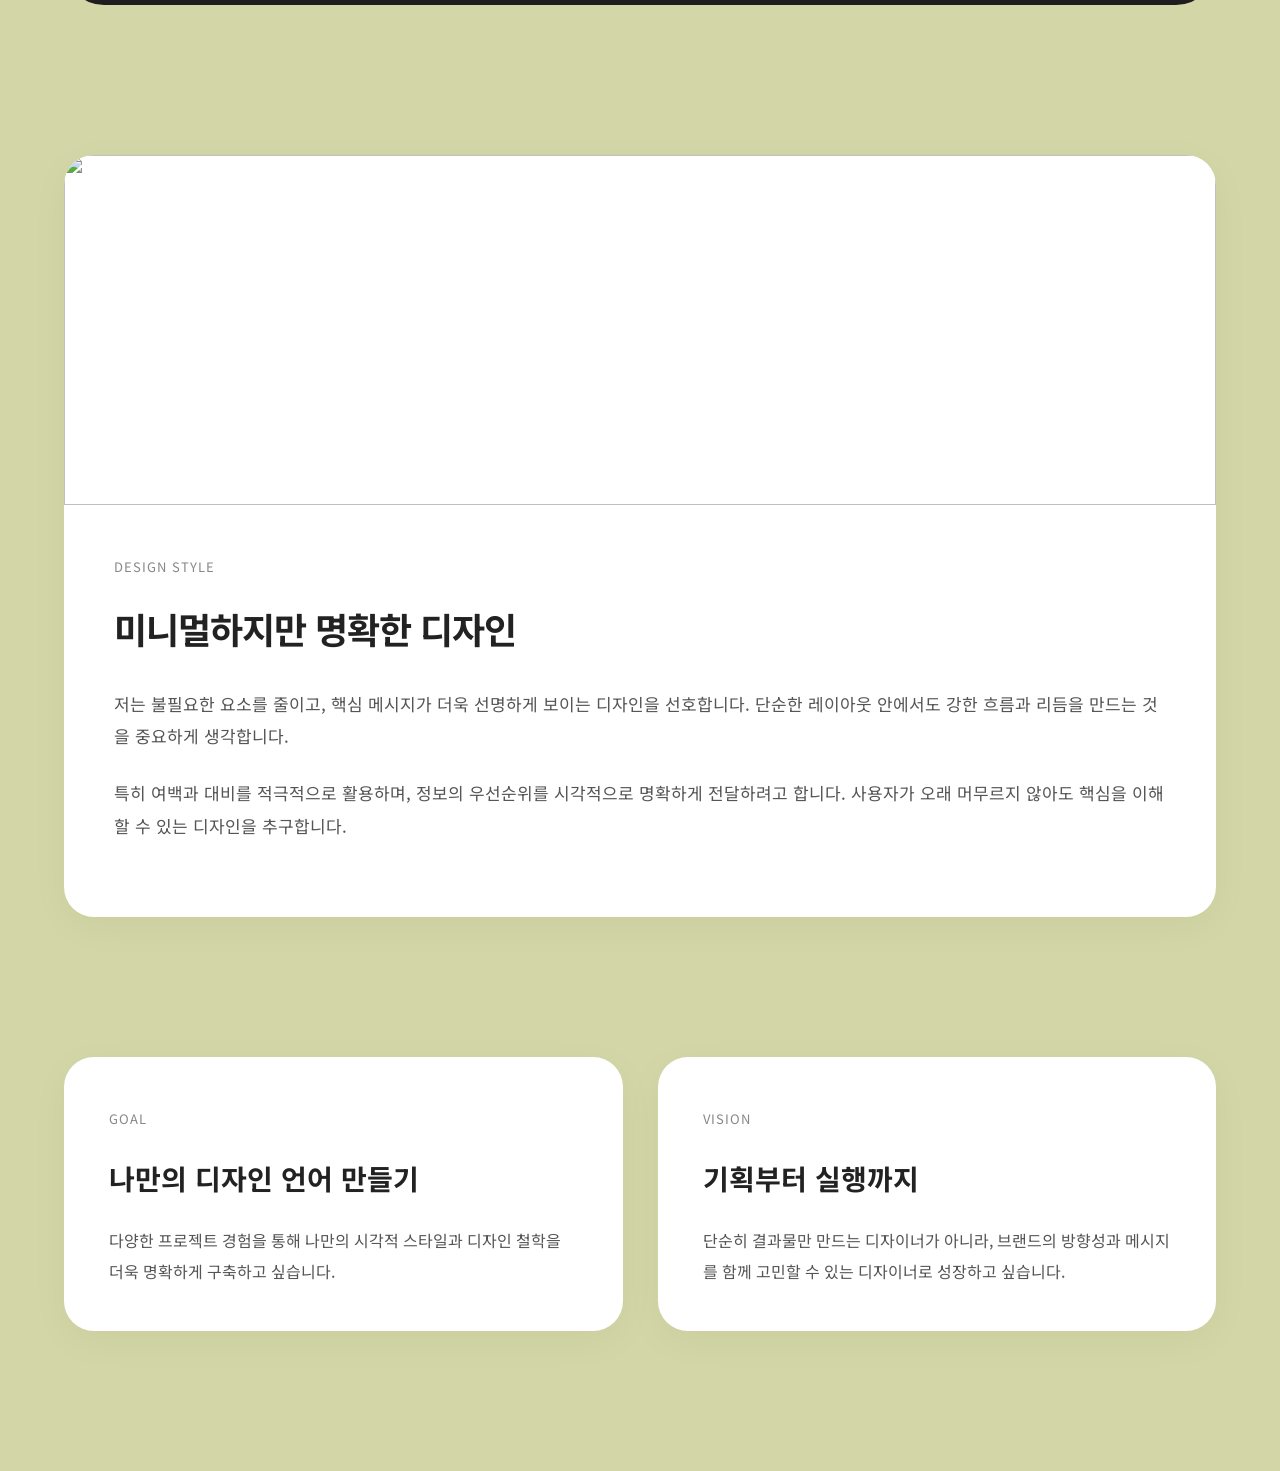
==== commit 42bbaa69: "Update index.html" ====
--- a/index.html
+++ b/index.html
@@ -2,15 +2,16 @@
 <html lang="ko">
 <head>
   <meta charset="UTF-8" />
-  <meta name="viewport" content="width=device-width, initial-scale=1.0" />
-  <title>나의 디자인 철학</title>
-
-  <!-- Font -->
+  <meta name="viewport" content="width=device-width, initial-scale=1.0"/>
+  <title>내가 추구하는 디자인</title>
+
   <link rel="preconnect" href="https://fonts.googleapis.com">
   <link rel="preconnect" href="https://fonts.gstatic.com" crossorigin>
-  <link href="https://fonts.googleapis.com/css2?family=Noto+Sans+KR:wght@300;400;500;700;900&display=swap" rel="stylesheet">
+
+  <link href="https://fonts.googleapis.com/css2?family=Noto+Sans+KR:wght@300;400;500;700;800&display=swap" rel="stylesheet">
 
   <style>
+
     *{
       margin:0;
       padding:0;
@@ -18,10 +19,10 @@
     }
 
     body{
-      font-family: 'Noto Sans KR', sans-serif;
-      background:#f5f5f5;
-      color:#111;
-      line-height:1.8;
+      font-family:'Noto Sans KR', sans-serif;
+      background:#d3d6a6;
+      color:#222;
+      line-height:1.9;
     }
 
     a{
@@ -29,78 +30,48 @@
       color:inherit;
     }
 
-    ul{
-      list-style:none;
+    img{
+      width:100%;
+      display:block;
     }
 
     /* HEADER */
 
     header{
       width:100%;
-      height:100vh;
-      background:
-      linear-gradient(rgba(0,0,0,0.45), rgba(0,0,0,0.45)),
-      url('https://images.unsplash.com/photo-1516321318423-f06f85e504b3?q=80&w=1600&auto=format&fit=crop');
-      background-size:cover;
-      background-position:center;
-      display:flex;
-      justify-content:center;
-      align-items:center;
-      text-align:center;
-      color:white;
-      padding:20px;
-    }
-
-    .hero{
-      max-width:900px;
-    }
-
-    .hero h1{
-      font-size:72px;
-      font-weight:900;
-      margin-bottom:20px;
-      letter-spacing:-2px;
-    }
-
-    .hero p{
-      font-size:22px;
-      font-weight:300;
-      opacity:0.9;
-    }
-
-    /* NAV */
-
-    nav{
+      padding:30px 0;
+      border-bottom:1px solid rgba(0,0,0,0.08);
+      background:#f4f1eb;
       position:sticky;
       top:0;
       z-index:100;
-      background:white;
-      border-bottom:1px solid #ddd;
-    }
-
-    .nav-inner{
+      backdrop-filter:blur(10px);
+    }
+
+    .header-inner{
       width:90%;
       max-width:1200px;
       margin:auto;
       display:flex;
       justify-content:space-between;
       align-items:center;
-      padding:20px 0;
     }
 
     .logo{
       font-size:22px;
       font-weight:800;
+      letter-spacing:-1px;
     }
 
     nav ul{
       display:flex;
-      gap:30px;
+      gap:35px;
+      list-style:none;
     }
 
     nav li{
       font-size:15px;
-      color:#555;
+      color:#666;
       transition:0.3s;
     }
 
@@ -108,247 +79,214 @@
       color:black;
     }
 
-    /* COMMON */
-
-    section{
+    /* HERO */
+
+    .hero{
       width:90%;
       max-width:1200px;
-      margin:120px auto;
+      margin:100px auto 140px;
+      display:grid;
+      grid-template-columns:1.2fr 1fr;
+      gap:70px;
+      align-items:center;
+    }
+
+    .hero-text span{
+      font-size:14px;
+      color:#888;
+      letter-spacing:1px;
+    }
+
+    .hero-text h1{
+      font-size:72px;
+      line-height:1.15;
+      margin:25px 0;
+      letter-spacing:-3px;
+    }
+
+    .hero-text p{
+      color:#555;
+      font-size:18px;
+      max-width:520px;
+    }
+
+    .hero-image{
+      height:700px;
+      border-radius:30px;
+      overflow:hidden;
+    }
+
+    .hero-image img{
+      height:100%;
+      object-fit:cover;
+    }
+
+    /* MAIN */
+
+    .container{
+      width:90%;
+      max-width:1200px;
+      margin:auto;
+    }
+
+    .section{
+      margin-bottom:140px;
     }
 
     .section-title{
-      font-size:52px;
-      font-weight:900;
+      font-size:48px;
       margin-bottom:20px;
+      letter-spacing:-2px;
+    }
+
+    .section-desc{
+      color:#666;
+      margin-bottom:50px;
+      font-size:17px;
+    }
+
+    /* BLOG CARD */
+
+    .blog-card{
+      background:white;
+      border-radius:30px;
+      overflow:hidden;
+      margin-bottom:40px;
+      box-shadow:0 10px 40px rgba(0,0,0,0.04);
+    }
+
+    .blog-image{
+      height:350px;
+      overflow:hidden;
+    }
+
+    .blog-image img{
+      height:100%;
+      object-fit:cover;
+      transition:0.5s;
+    }
+
+    .blog-card:hover img{
+      transform:scale(1.05);
+    }
+
+    .blog-content{
+      padding:50px;
+    }
+
+    .blog-category{
+      font-size:13px;
+      color:#888;
+      margin-bottom:15px;
+      letter-spacing:1px;
+    }
+
+    .blog-content h3{
+      font-size:36px;
+      margin-bottom:25px;
       letter-spacing:-1px;
     }
 
-    .section-subtitle{
-      color:#666;
-      margin-bottom:60px;
-      font-size:18px;
-    }
-
-    /* ABOUT */
-
-    .about-grid{
+    .blog-content p{
+      color:#555;
+      margin-bottom:25px;
+      font-size:17px;
+    }
+
+    .blog-content ul{
+      padding-left:20px;
+    }
+
+    .blog-content li{
+      margin-bottom:10px;
+      color:#444;
+    }
+
+    /* GRID */
+
+    .grid{
       display:grid;
       grid-template-columns:1fr 1fr;
-      gap:60px;
-      align-items:center;
-    }
-
-    .about-image{
-      height:650px;
-      background:url('https://images.unsplash.com/photo-1498050108023-c5249f4df085?q=80&w=1200&auto=format&fit=crop');
-      background-size:cover;
-      background-position:center;
+      gap:35px;
+    }
+
+    .small-card{
+      background:white;
+      padding:45px;
       border-radius:30px;
-    }
-
-    .about-text h3{
-      font-size:34px;
-      margin-bottom:25px;
-    }
-
-    .about-text p{
-      margin-bottom:25px;
-      color:#444;
-      font-size:17px;
-    }
-
-    .keyword-box{
-      display:flex;
-      flex-wrap:wrap;
-      gap:15px;
+      box-shadow:0 10px 40px rgba(0,0,0,0.04);
+    }
+
+    .small-card span{
+      font-size:13px;
+      color:#888;
+      letter-spacing:1px;
+    }
+
+    .small-card h3{
+      margin:20px 0;
+      font-size:28px;
+    }
+
+    .small-card p{
+      color:#555;
+      font-size:16px;
+    }
+
+    /* QUOTE */
+
+    .quote{
+      margin:150px 0;
+      text-align:center;
+      padding:120px 30px;
+      background:#1e1e1e;
+      border-radius:40px;
+      color:white;
+    }
+
+    .quote h2{
+      font-size:52px;
+      line-height:1.4;
+      font-weight:700;
+      letter-spacing:-2px;
+    }
+
+    .quote p{
       margin-top:30px;
-    }
-
-    .keyword{
-      padding:12px 22px;
-      border:1px solid #111;
-      border-radius:50px;
-      font-size:14px;
-      transition:0.3s;
-    }
-
-    .keyword:hover{
-      background:black;
-      color:white;
-    }
-
-    /* DESIGN PHILOSOPHY */
-
-    .philosophy-wrap{
-      display:grid;
-      grid-template-columns:repeat(3, 1fr);
-      gap:25px;
-    }
-
-    .card{
-      background:white;
-      padding:40px;
-      border-radius:25px;
-      transition:0.3s;
-      border:1px solid #eee;
-    }
-
-    .card:hover{
-      transform:translateY(-10px);
-      box-shadow:0 15px 40px rgba(0,0,0,0.08);
-    }
-
-    .card h3{
-      font-size:28px;
-      margin-bottom:20px;
-    }
-
-    .card p{
-      color:#555;
-      margin-bottom:20px;
-    }
-
-    .card ul li{
-      margin-bottom:10px;
-      color:#333;
-    }
-
-    /* STYLE */
-
-    .style-section{
-      background:#111;
-      color:white;
-      border-radius:40px;
-      padding:80px;
-    }
-
-    .style-grid{
-      display:grid;
-      grid-template-columns:repeat(3,1fr);
-      gap:40px;
-      margin-top:50px;
-    }
-
-    .style-item{
-      border-top:1px solid rgba(255,255,255,0.3);
-      padding-top:25px;
-    }
-
-    .style-item h4{
-      font-size:26px;
-      margin-bottom:15px;
-    }
-
-    .style-item p{
-      color:#ccc;
-      font-size:15px;
-    }
-
-    /* PROCESS */
-
-    .process-wrap{
-      display:grid;
-      grid-template-columns:repeat(4,1fr);
-      gap:20px;
-    }
-
-    .process{
-      background:white;
-      padding:35px;
-      border-radius:20px;
-      border:1px solid #eee;
-    }
-
-    .process span{
-      font-size:14px;
-      color:#999;
-      font-weight:700;
-    }
-
-    .process h3{
-      font-size:24px;
-      margin:15px 0;
-    }
-
-    .process p{
-      color:#555;
-      font-size:15px;
-    }
-
-    /* GOAL */
-
-    .goal{
+      color:#aaa;
+      font-size:18px;
+    }
+
+    /* FOOTER */
+
+    footer{
       text-align:center;
-      padding:120px 20px;
-      background:white;
-      border-radius:40px;
-    }
-
-    .goal h2{
-      font-size:60px;
-      margin-bottom:30px;
-    }
-
-    .goal p{
-      max-width:800px;
-      margin:auto;
-      color:#555;
-      font-size:18px;
-      margin-bottom:50px;
-    }
-
-    .goal-btn{
-      display:inline-block;
-      padding:18px 40px;
-      background:black;
-      color:white;
-      border-radius:50px;
-      transition:0.3s;
-    }
-
-    .goal-btn:hover{
-      background:#333;
-    }
-
-    /* FOOTER */
-
-    footer{
-      padding:50px 20px;
-      text-align:center;
+      padding:60px 20px;
       color:#777;
       font-size:14px;
     }
 
-    /* RESPONSIVE */
-
-    @media(max-width:1024px){
-
-      .philosophy-wrap,
-      .style-grid,
-      .process-wrap{
-        grid-template-columns:1fr 1fr;
-      }
-
-      .about-grid{
+    /* MOBILE */
+
+    @media(max-width:900px){
+
+      .hero{
         grid-template-columns:1fr;
       }
 
-      .about-image{
+      .hero-text h1{
+        font-size:52px;
+      }
+
+      .hero-image{
         height:500px;
       }
-    }
-
-    @media(max-width:768px){
-
-      .hero h1{
-        font-size:48px;
-      }
-
-      .hero p{
-        font-size:18px;
-      }
-
-      nav ul{
+
+      .grid{
+        grid-template-columns:1fr;
+      }
+
+      nav{
         display:none;
       }
 
@@ -356,19 +294,10 @@
         font-size:38px;
       }
 
-      .philosophy-wrap,
-      .style-grid,
-      .process-wrap{
-        grid-template-columns:1fr;
-      }
-
-      .style-section{
-        padding:50px 30px;
-      }
-
-      .goal h2{
-        font-size:42px;
-      }
+      .quote h2{
+        font-size:34px;
+      }
+
     }
 
   </style>
@@ -376,276 +305,251 @@
 
 <body>
 
+  <!-- HEADER -->
+
+  <header>
+
+    <div class="header-inner">
+
+      <div class="logo">
+        KIM HYEJIN
+      </div>
+
+      <nav>
+        <ul>
+          <li><a href="#">소개</a></li>
+          <li><a href="#">디자인 철학</a></li>
+          <li><a href="#">스타일</a></li>
+          <li><a href="#">기록</a></li>
+        </ul>
+      </nav>
+
+    </div>
+
+  </header>
+
   <!-- HERO -->
 
-  <header>
-    <div class="hero">
-      <h1>내가 생각하는 디자인</h1>
+  <section class="hero">
+
+    <div class="hero-text">
+
+      <span>VISUAL DESIGN</span>
+
+      <h1>
+        디자인은<br>
+        의미를 전달하는<br>
+        시각 언어라고 생각합니다.
+      </h1>
+
       <p>
-        감각적인 시선과 논리적인 구조를 바탕으로<br>
-        의미를 전달하는 디자이너를 지향합니다.
+        감각적인 시선으로 대상을 해석하고,
+        구조와 흐름을 통해 메시지를 전달하는 디자인을 지향합니다.
+        단순히 예쁜 결과물이 아니라,
+        사람과 브랜드를 연결하는 경험을 만들고 싶습니다.
       </p>
+
     </div>
-  </header>
-
-  <!-- NAV -->
-
-  <nav>
-    <div class="nav-inner">
-      <div class="logo">DESIGN PHILOSOPHY</div>
-
-      <ul>
-        <li><a href="#about">소개</a></li>
-        <li><a href="#philosophy">디자인 철학</a></li>
-        <li><a href="#style">스타일</a></li>
-        <li><a href="#process">프로세스</a></li>
-        <li><a href="#goal">목표</a></li>
-      </ul>
+
+    <div class="hero-image">
+      <img src="https://images.unsplash.com/photo-1497366754035-f200968a6e72?q=80&w=1200&auto=format&fit=crop">
     </div>
-  </nav>
-
-  <!-- ABOUT -->
-
-  <section id="about">
-
-    <h2 class="section-title">01. 자기소개</h2>
-    <p class="section-subtitle">
-      단순히 보기 좋은 디자인이 아닌,
-      의미와 구조를 함께 고민하는 디자이너입니다.
-    </p>
-
-    <div class="about-grid">
-
-      <div class="about-image"></div>
-
-      <div class="about-text">
-
-        <h3>
-          시각을 통해 의미를 해석합니다.
-        </h3>
-
-        <p>
-          저는 디자인을 단순한 장식이 아니라,
-          생각과 감정을 전달하는 하나의 언어라고 생각합니다.
-          작은 요소 하나에도 이유와 목적이 있어야 하며,
-          사용자에게 자연스럽게 전달되는 구조를 중요하게 생각합니다.
-        </p>
-
-        <p>
-          특히 편집디자인과 브랜딩 분야에 관심이 많으며,
-          정보의 흐름과 시각적 리듬을 통해
-          브랜드가 가진 이야기를 효과적으로 전달하고자 합니다.
-        </p>
-
-        <p>
-          일상 속 사물과 환경에서 아이디어를 발견하고,
-          그것을 새로운 시각으로 재구성하는 과정을 좋아합니다.
-          디자인은 결국 사람과 사람 사이를 연결하는 과정이라고 믿고 있습니다.
-        </p>
-
-        <div class="keyword-box">
-          <div class="keyword">시각적 해석</div>
-          <div class="keyword">구조 중심 디자인</div>
-          <div class="keyword">브랜딩</div>
-          <div class="keyword">편집디자인</div>
-          <div class="keyword">미니멀 디자인</div>
-          <div class="keyword">정보 전달</div>
+
+  </section>
+
+  <!-- CONTENT -->
+
+  <main class="container">
+
+    <!-- ABOUT -->
+
+    <section class="section">
+
+      <div class="blog-card">
+
+        <div class="blog-image">
+          <img src="https://images.unsplash.com/photo-1516321318423-f06f85e504b3?q=80&w=1400&auto=format&fit=crop">
+        </div>
+
+        <div class="blog-content">
+
+          <div class="blog-category">
+            ABOUT ME
+          </div>
+
+          <h3>
+            시각을 통해 의미를 재구성하는 디자이너
+          </h3>
+
+          <p>
+            저는 디자인을 단순한 장식이 아닌,
+            생각과 감정을 전달하는 하나의 언어라고 생각합니다.
+            작은 요소 하나에도 이유와 목적이 있어야 하며,
+            사용자가 자연스럽게 이해할 수 있는 구조를 중요하게 생각합니다.
+          </p>
+
+          <p>
+            특히 편집디자인과 브랜딩에 관심이 많으며,
+            정보와 감정을 균형 있게 담아내는 디자인을 좋아합니다.
+            복잡한 내용을 정리하고,
+            그것을 시각적으로 설득력 있게 전달하는 과정에 흥미를 느낍니다.
+          </p>
+
+          <ul>
+            <li>시각적 해석과 재구성</li>
+            <li>구조 중심 디자인</li>
+            <li>브랜드 스토리 전달</li>
+            <li>미니멀한 레이아웃</li>
+          </ul>
+
         </div>
 
       </div>
 
-    </div>
-
-  </section>
-
-  <!-- PHILOSOPHY -->
-
-  <section id="philosophy">
-
-    <h2 class="section-title">02. 내가 생각하는 디자인</h2>
-    <p class="section-subtitle">
-      디자인은 단순히 아름다움을 만드는 작업이 아니라,
-      의미를 전달하고 경험을 설계하는 과정입니다.
-    </p>
-
-    <div class="philosophy-wrap">
-
-      <div class="card">
-        <h3>정보 전달</h3>
-
-        <p>
-          디자인은 복잡한 정보를 쉽게 이해할 수 있도록
-          정리하고 전달해야 합니다.
-        </p>
-
-        <ul>
-          <li>명확한 정보 구조</li>
-          <li>가독성을 고려한 레이아웃</li>
-          <li>핵심 메시지 강조</li>
-        </ul>
+    </section>
+
+    <!-- PHILOSOPHY -->
+
+    <section class="section">
+
+      <h2 class="section-title">
+        내가 생각하는 디자인
+      </h2>
+
+      <p class="section-desc">
+        디자인은 단순히 보기 위한 것이 아니라,
+        정보를 이해하고 감정을 경험하게 만드는 과정이라고 생각합니다.
+      </p>
+
+      <div class="grid">
+
+        <div class="small-card">
+
+          <span>01</span>
+
+          <h3>정보를 전달하는 디자인</h3>
+
+          <p>
+            디자인은 복잡한 내용을 쉽게 이해할 수 있도록
+            구조화해야 합니다.
+            사용자가 자연스럽게 흐름을 따라갈 수 있는
+            레이아웃과 정보 구성을 중요하게 생각합니다.
+          </p>
+
+        </div>
+
+        <div class="small-card">
+
+          <span>02</span>
+
+          <h3>감정을 표현하는 디자인</h3>
+
+          <p>
+            색상과 타이포그래피,
+            여백과 이미지의 분위기를 통해
+            브랜드가 가진 감정과 이야기를 전달할 수 있다고 생각합니다.
+          </p>
+
+        </div>
+
       </div>
 
-      <div class="card">
-        <h3>감정 표현</h3>
-
-        <p>
-          색상과 형태, 여백과 타이포그래피를 통해
-          감정과 분위기를 전달할 수 있다고 생각합니다.
-        </p>
-
-        <ul>
-          <li>브랜드의 감성 표현</li>
-          <li>사용자 경험 중심 디자인</li>
-          <li>시각적 몰입감 형성</li>
-        </ul>
+    </section>
+
+    <!-- QUOTE -->
+
+    <section class="quote">
+
+      <h2>
+        “좋은 디자인은 단순히 보이는 것이 아니라,<br>
+        자연스럽게 이해되는 것이다.”
+      </h2>
+
+      <p>
+        내가 중요하게 생각하는 디자인의 방향성
+      </p>
+
+    </section>
+
+    <!-- STYLE -->
+
+    <section class="section">
+
+      <div class="blog-card">
+
+        <div class="blog-image">
+          <img src="https://images.unsplash.com/photo-1500530855697-b586d89ba3ee?q=80&w=1400&auto=format&fit=crop">
+        </div>
+
+        <div class="blog-content">
+
+          <div class="blog-category">
+            DESIGN STYLE
+          </div>
+
+          <h3>
+            미니멀하지만 명확한 디자인
+          </h3>
+
+          <p>
+            저는 불필요한 요소를 줄이고,
+            핵심 메시지가 더욱 선명하게 보이는 디자인을 선호합니다.
+            단순한 레이아웃 안에서도 강한 흐름과 리듬을 만드는 것을 중요하게 생각합니다.
+          </p>
+
+          <p>
+            특히 여백과 대비를 적극적으로 활용하며,
+            정보의 우선순위를 시각적으로 명확하게 전달하려고 합니다.
+            사용자가 오래 머무르지 않아도 핵심을 이해할 수 있는 디자인을 추구합니다.
+          </p>
+
+        </div>
+
       </div>
 
-      <div class="card">
-        <h3>소통의 수단</h3>
-
-        <p>
-          디자인은 사람과 브랜드,
-          사람과 정보를 연결하는 중요한 소통의 도구입니다.
-        </p>
-
-        <ul>
-          <li>직관적인 인터페이스</li>
-          <li>사용자 중심 사고</li>
-          <li>효율적인 메시지 전달</li>
-        </ul>
+    </section>
+
+    <!-- GOAL -->
+
+    <section class="section">
+
+      <div class="grid">
+
+        <div class="small-card">
+
+          <span>GOAL</span>
+
+          <h3>나만의 디자인 언어 만들기</h3>
+
+          <p>
+            다양한 프로젝트 경험을 통해
+            나만의 시각적 스타일과 디자인 철학을 더욱 명확하게 구축하고 싶습니다.
+          </p>
+
+        </div>
+
+        <div class="small-card">
+
+          <span>VISION</span>
+
+          <h3>기획부터 실행까지</h3>
+
+          <p>
+            단순히 결과물만 만드는 디자이너가 아니라,
+            브랜드의 방향성과 메시지를 함께 고민할 수 있는 디자이너로 성장하고 싶습니다.
+          </p>
+
+        </div>
+
       </div>
 
-    </div>
-
-  </section>
-
-  <!-- STYLE -->
-
-  <section id="style">
-
-    <div class="style-section">
-
-      <h2 class="section-title">03. 나의 디자인 스타일</h2>
-
-      <p class="section-subtitle" style="color:#aaa;">
-        불필요한 요소를 줄이고,
-        핵심이 더욱 선명하게 보이는 디자인을 추구합니다.
-      </p>
-
-      <div class="style-grid">
-
-        <div class="style-item">
-          <h4>미니멀 디자인</h4>
-
-          <p>
-            복잡한 장식보다는 핵심 요소를 중심으로
-            간결하게 정리된 디자인을 선호합니다.
-          </p>
-        </div>
-
-        <div class="style-item">
-          <h4>구조와 균형</h4>
-
-          <p>
-            시각적인 아름다움뿐 아니라
-            논리적인 구조와 정보 흐름을 중요하게 생각합니다.
-          </p>
-        </div>
-
-        <div class="style-item">
-          <h4>강조와 대비</h4>
-
-          <p>
-            중요한 정보가 자연스럽게 눈에 들어오도록
-            크기와 여백, 대비를 적극 활용합니다.
-          </p>
-        </div>
-
-      </div>
-
-    </div>
-
-  </section>
-
-  <!-- PROCESS -->
-
-  <section id="process">
-
-    <h2 class="section-title">04. 디자인 프로세스</h2>
-
-    <p class="section-subtitle">
-      아이디어를 시각적으로 구현하기까지의 과정을 중요하게 생각합니다.
-    </p>
-
-    <div class="process-wrap">
-
-      <div class="process">
-        <span>STEP 01</span>
-        <h3>Research</h3>
-        <p>
-          브랜드와 사용자,
-          시장 환경을 분석하며 프로젝트의 방향성을 설정합니다.
-        </p>
-      </div>
-
-      <div class="process">
-        <span>STEP 02</span>
-        <h3>Concept</h3>
-        <p>
-          핵심 메시지를 정의하고
-          시각적 컨셉과 키워드를 정리합니다.
-        </p>
-      </div>
-
-      <div class="process">
-        <span>STEP 03</span>
-        <h3>Visualize</h3>
-        <p>
-          타이포그래피와 레이아웃,
-          컬러 시스템을 통해 시각화합니다.
-        </p>
-      </div>
-
-      <div class="process">
-        <span>STEP 04</span>
-        <h3>Refine</h3>
-        <p>
-          완성도를 높이기 위해
-          반복적인 수정과 디테일 작업을 진행합니다.
-        </p>
-      </div>
-
-    </div>
-
-  </section>
-
-  <!-- GOAL -->
-
-  <section id="goal">
-
-    <div class="goal">
-
-      <h2>앞으로의 목표</h2>
-
-      <p>
-        단순히 결과물만 만드는 디자이너가 아니라,
-        브랜드의 방향성과 메시지를 함께 고민할 수 있는
-        디자이너로 성장하고 싶습니다.
-        기획부터 실행까지 연결할 수 있는 역량을 키우며,
-        나만의 디자인 언어를 구축해 나가는 것이 목표입니다.
-      </p>
-
-      <a href="#" class="goal-btn">PORTFOLIO VIEW</a>
-
-    </div>
-
-  </section>
+    </section>
+
+  </main>
 
   <!-- FOOTER -->
 
-  <footer>
-    © 2026 DESIGN PORTFOLIO · 김혜진
-  </footer>
 
 </body>
-</html>+</html>
+
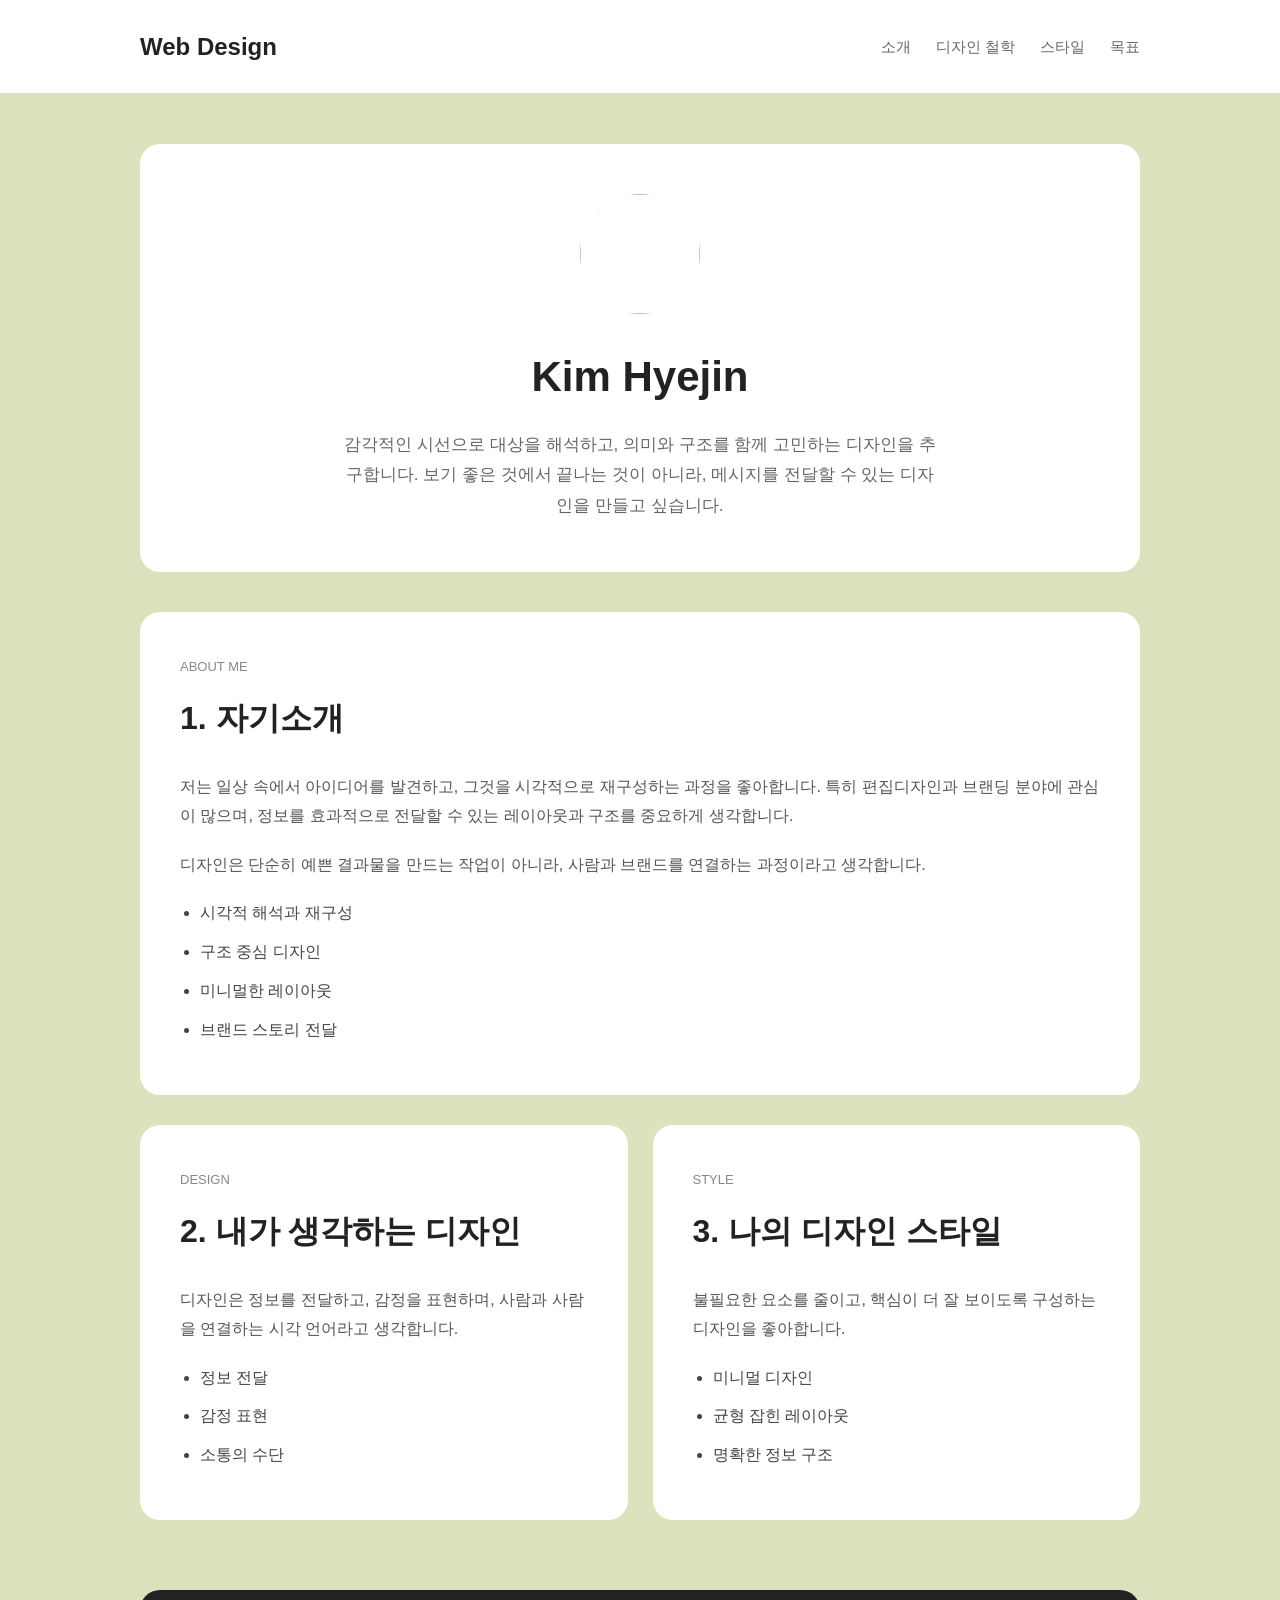
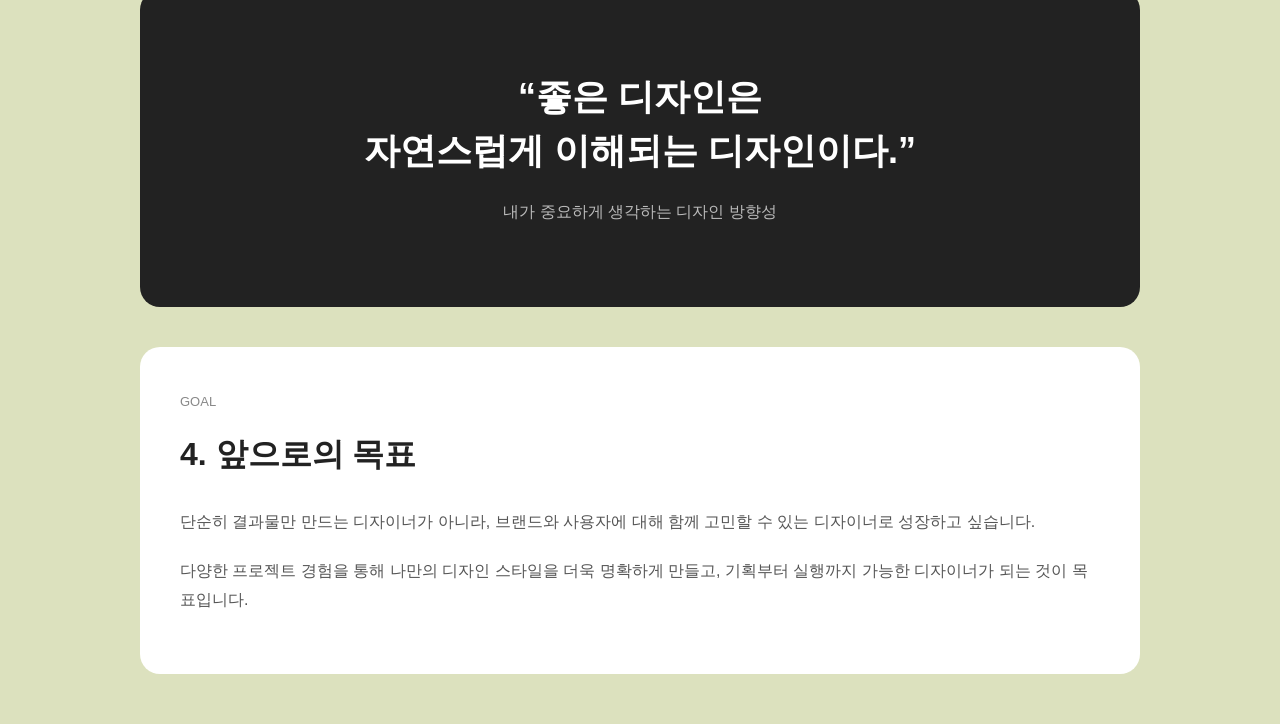
==== commit 62866936: "Update index.html" ====
--- a/index.html
+++ b/index.html
@@ -1,14 +1,5 @@
 <!DOCTYPE html>
 <html lang="ko">
-<head>
-  <meta charset="UTF-8" />
-  <meta name="viewport" content="width=device-width, initial-scale=1.0"/>
-  <title>내가 추구하는 디자인</title>
-
-  <link rel="preconnect" href="https://fonts.googleapis.com">
-  <link rel="preconnect" href="https://fonts.gstatic.com" crossorigin>
-
-  <link href="https://fonts.googleapis.com/css2?family=Noto+Sans+KR:wght@300;400;500;700;800&display=swap" rel="stylesheet">
 
   <style>
 
@@ -20,9 +11,9 @@
 
     body{
       font-family:'Noto Sans KR', sans-serif;
-      background:#d3d6a6;
+      background:#dce1be;
       color:#222;
-      line-height:1.9;
+      line-height:1.8;
     }
 
     a{
@@ -30,27 +21,19 @@
       color:inherit;
     }
 
-    img{
-      width:100%;
-      display:block;
-    }
-
-    /* HEADER */
+    /* 헤더 */
 
     header{
-      width:100%;
-      padding:30px 0;
-      border-bottom:1px solid rgba(0,0,0,0.08);
-      background:#f4f1eb;
+      background:white;
+      border-bottom:1px solid #ddd;
+      padding:25px 0;
       position:sticky;
       top:0;
-      z-index:100;
-      backdrop-filter:blur(10px);
     }
 
     .header-inner{
       width:90%;
-      max-width:1200px;
+      max-width:1000px;
       margin:auto;
       display:flex;
       justify-content:space-between;
@@ -58,229 +41,136 @@
     }
 
     .logo{
-      font-size:22px;
-      font-weight:800;
-      letter-spacing:-1px;
+      font-size:24px;
+      font-weight:700;
     }
 
     nav ul{
       display:flex;
-      gap:35px;
+      gap:25px;
       list-style:none;
-    }
-
-    nav li{
+      color:#666;
       font-size:15px;
-      color:#666;
-      transition:0.3s;
-    }
-
-    nav li:hover{
-      color:black;
-    }
-
-    /* HERO */
-
-    .hero{
+    }
+
+    /* 메인 */
+
+    .container{
       width:90%;
-      max-width:1200px;
-      margin:100px auto 140px;
-      display:grid;
-      grid-template-columns:1.2fr 1fr;
-      gap:70px;
-      align-items:center;
-    }
-
-    .hero-text span{
-      font-size:14px;
-      color:#888;
-      letter-spacing:1px;
-    }
-
-    .hero-text h1{
-      font-size:72px;
-      line-height:1.15;
-      margin:25px 0;
-      letter-spacing:-3px;
-    }
-
-    .hero-text p{
-      color:#555;
-      font-size:18px;
-      max-width:520px;
-    }
-
-    .hero-image{
-      height:700px;
-      border-radius:30px;
+      max-width:1000px;
+      margin:50px auto;
+    }
+
+    /* 프로필 영역 */
+
+    .profile{
+      background:white;
+      border-radius:20px;
+      padding:50px;
+      margin-bottom:40px;
+      text-align:center;
+    }
+
+    .profile-img{
+      width:120px;
+      height:120px;
+      border-radius:50%;
+      margin:0 auto 25px;
       overflow:hidden;
     }
 
-    .hero-image img{
+    .profile-img img{
+      width:100%;
       height:100%;
       object-fit:cover;
     }
 
-    /* MAIN */
-
-    .container{
-      width:90%;
-      max-width:1200px;
+    .profile h1{
+      font-size:42px;
+      margin-bottom:15px;
+    }
+
+    .profile p{
+      color:#666;
+      font-size:17px;
+      max-width:600px;
       margin:auto;
     }
 
-    .section{
-      margin-bottom:140px;
-    }
-
-    .section-title{
-      font-size:48px;
-      margin-bottom:20px;
-      letter-spacing:-2px;
-    }
-
-    .section-desc{
-      color:#666;
-      margin-bottom:50px;
-      font-size:17px;
-    }
-
-    /* BLOG CARD */
-
-    .blog-card{
+    /* 카드 */
+
+    .card{
       background:white;
-      border-radius:30px;
-      overflow:hidden;
-      margin-bottom:40px;
-      box-shadow:0 10px 40px rgba(0,0,0,0.04);
-    }
-
-    .blog-image{
-      height:350px;
-      overflow:hidden;
-    }
-
-    .blog-image img{
-      height:100%;
-      object-fit:cover;
-      transition:0.5s;
-    }
-
-    .blog-card:hover img{
-      transform:scale(1.05);
-    }
-
-    .blog-content{
-      padding:50px;
-    }
-
-    .blog-category{
+      border-radius:20px;
+      padding:40px;
+      margin-bottom:30px;
+    }
+
+    .card span{
       font-size:13px;
       color:#888;
-      margin-bottom:15px;
-      letter-spacing:1px;
-    }
-
-    .blog-content h3{
-      font-size:36px;
-      margin-bottom:25px;
-      letter-spacing:-1px;
-    }
-
-    .blog-content p{
+    }
+
+    .card h2{
+      margin:10px 0 25px;
+      font-size:32px;
+    }
+
+    .card p{
       color:#555;
-      margin-bottom:25px;
-      font-size:17px;
-    }
-
-    .blog-content ul{
+      margin-bottom:20px;
+    }
+
+    .card ul{
       padding-left:20px;
     }
 
-    .blog-content li{
+    .card li{
       margin-bottom:10px;
       color:#444;
     }
 
-    /* GRID */
+    /* 두개 카드 */
 
     .grid{
       display:grid;
       grid-template-columns:1fr 1fr;
-      gap:35px;
-    }
-
-    .small-card{
-      background:white;
-      padding:45px;
-      border-radius:30px;
-      box-shadow:0 10px 40px rgba(0,0,0,0.04);
-    }
-
-    .small-card span{
-      font-size:13px;
-      color:#888;
-      letter-spacing:1px;
-    }
-
-    .small-card h3{
-      margin:20px 0;
-      font-size:28px;
-    }
-
-    .small-card p{
-      color:#555;
-      font-size:16px;
-    }
-
-    /* QUOTE */
+      gap:25px;
+    }
+
+    /* 인용문 */
 
     .quote{
-      margin:150px 0;
+      background:#222;
+      color:white;
       text-align:center;
-      padding:120px 30px;
-      background:#1e1e1e;
-      border-radius:40px;
-      color:white;
+      padding:80px 40px;
+      border-radius:20px;
+      margin:40px 0;
     }
 
     .quote h2{
-      font-size:52px;
-      line-height:1.4;
-      font-weight:700;
-      letter-spacing:-2px;
+      font-size:36px;
+      margin-bottom:20px;
+      line-height:1.5;
     }
 
     .quote p{
-      margin-top:30px;
-      color:#aaa;
-      font-size:18px;
-    }
-
-    /* FOOTER */
+      color:#bbb;
+    }
+
+    /* footer */
 
     footer{
       text-align:center;
-      padding:60px 20px;
-      color:#777;
+      padding:50px 20px;
+      color:#888;
       font-size:14px;
     }
 
-    /* MOBILE */
-
-    @media(max-width:900px){
-
-      .hero{
-        grid-template-columns:1fr;
-      }
-
-      .hero-text h1{
-        font-size:52px;
-      }
-
-      .hero-image{
-        height:500px;
-      }
+    /* 반응형 */
+
+    @media(max-width:768px){
 
       .grid{
         grid-template-columns:1fr;
@@ -290,37 +180,42 @@
         display:none;
       }
 
-      .section-title{
-        font-size:38px;
+      .profile h1{
+        font-size:32px;
+      }
+
+      .card h2{
+        font-size:26px;
       }
 
       .quote h2{
-        font-size:34px;
+        font-size:28px;
       }
 
     }
 
   </style>
+
 </head>
 
 <body>
 
-  <!-- HEADER -->
+  <!-- 헤더 -->
 
   <header>
 
     <div class="header-inner">
 
       <div class="logo">
-        KIM HYEJIN
+         Web Design
       </div>
 
       <nav>
         <ul>
-          <li><a href="#">소개</a></li>
-          <li><a href="#">디자인 철학</a></li>
-          <li><a href="#">스타일</a></li>
-          <li><a href="#">기록</a></li>
+          <li>소개</li>
+          <li>디자인 철학</li>
+          <li>스타일</li>
+          <li>목표</li>
         </ul>
       </nav>
 
@@ -328,226 +223,140 @@
 
   </header>
 
-  <!-- HERO -->
-
-  <section class="hero">
-
-    <div class="hero-text">
-
-      <span>VISUAL DESIGN</span>
-
-      <h1>
-        디자인은<br>
-        의미를 전달하는<br>
-        시각 언어라고 생각합니다.
-      </h1>
+  <!-- 메인 -->
+
+  <main class="container">
+
+    <!-- 프로필 -->
+
+    <section class="profile">
+
+      <div class="profile-img">
+        <img src="capyzou.png">
+      </div>
+
+      <h1>Kim Hyejin</h1>
 
       <p>
         감각적인 시선으로 대상을 해석하고,
-        구조와 흐름을 통해 메시지를 전달하는 디자인을 지향합니다.
-        단순히 예쁜 결과물이 아니라,
-        사람과 브랜드를 연결하는 경험을 만들고 싶습니다.
-      </p>
-
-    </div>
-
-    <div class="hero-image">
-      <img src="https://images.unsplash.com/photo-1497366754035-f200968a6e72?q=80&w=1200&auto=format&fit=crop">
-    </div>
-
-  </section>
-
-  <!-- CONTENT -->
-
-  <main class="container">
-
-    <!-- ABOUT -->
-
-    <section class="section">
-
-      <div class="blog-card">
-
-        <div class="blog-image">
-          <img src="https://images.unsplash.com/photo-1516321318423-f06f85e504b3?q=80&w=1400&auto=format&fit=crop">
-        </div>
-
-        <div class="blog-content">
-
-          <div class="blog-category">
-            ABOUT ME
-          </div>
-
-          <h3>
-            시각을 통해 의미를 재구성하는 디자이너
-          </h3>
-
-          <p>
-            저는 디자인을 단순한 장식이 아닌,
-            생각과 감정을 전달하는 하나의 언어라고 생각합니다.
-            작은 요소 하나에도 이유와 목적이 있어야 하며,
-            사용자가 자연스럽게 이해할 수 있는 구조를 중요하게 생각합니다.
-          </p>
-
-          <p>
-            특히 편집디자인과 브랜딩에 관심이 많으며,
-            정보와 감정을 균형 있게 담아내는 디자인을 좋아합니다.
-            복잡한 내용을 정리하고,
-            그것을 시각적으로 설득력 있게 전달하는 과정에 흥미를 느낍니다.
-          </p>
-
-          <ul>
-            <li>시각적 해석과 재구성</li>
-            <li>구조 중심 디자인</li>
-            <li>브랜드 스토리 전달</li>
-            <li>미니멀한 레이아웃</li>
-          </ul>
-
-        </div>
+        의미와 구조를 함께 고민하는 디자인을 추구합니다.
+        보기 좋은 것에서 끝나는 것이 아니라,
+        메시지를 전달할 수 있는 디자인을 만들고 싶습니다.
+      </p>
+
+    </section>
+
+    <!-- 자기소개 -->
+
+    <section class="card">
+
+      <span>ABOUT ME</span>
+
+      <h2>1. 자기소개</h2>
+
+      <p>
+        저는 일상 속에서 아이디어를 발견하고,
+        그것을 시각적으로 재구성하는 과정을 좋아합니다.
+        특히 편집디자인과 브랜딩 분야에 관심이 많으며,
+        정보를 효과적으로 전달할 수 있는 레이아웃과 구조를 중요하게 생각합니다.
+      </p>
+
+      <p>
+        디자인은 단순히 예쁜 결과물을 만드는 작업이 아니라,
+        사람과 브랜드를 연결하는 과정이라고 생각합니다.
+      </p>
+
+      <ul>
+        <li>시각적 해석과 재구성</li>
+        <li>구조 중심 디자인</li>
+        <li>미니멀한 레이아웃</li>
+        <li>브랜드 스토리 전달</li>
+      </ul>
+
+    </section>
+
+    <!-- 디자인 철학 -->
+
+    <section class="grid">
+
+      <div class="card">
+
+        <span>DESIGN</span>
+
+        <h2>2. 내가 생각하는 디자인</h2>
+
+        <p>
+          디자인은 정보를 전달하고,
+          감정을 표현하며,
+          사람과 사람을 연결하는 시각 언어라고 생각합니다.
+        </p>
+
+        <ul>
+          <li>정보 전달</li>
+          <li>감정 표현</li>
+          <li>소통의 수단</li>
+        </ul>
 
       </div>
 
-    </section>
-
-    <!-- PHILOSOPHY -->
-
-    <section class="section">
-
-      <h2 class="section-title">
-        내가 생각하는 디자인
+      <div class="card">
+
+        <span>STYLE</span>
+
+        <h2>3. 나의 디자인 스타일</h2>
+
+        <p>
+          불필요한 요소를 줄이고,
+          핵심이 더 잘 보이도록 구성하는 디자인을 좋아합니다.
+        </p>
+
+        <ul>
+          <li>미니멀 디자인</li>
+          <li>균형 잡힌 레이아웃</li>
+          <li>명확한 정보 구조</li>
+        </ul>
+
+      </div>
+
+    </section>
+
+    <!-- 인용문 -->
+
+    <section class="quote">
+
+      <h2>
+        “좋은 디자인은<br>
+        자연스럽게 이해되는 디자인이다.”
       </h2>
 
-      <p class="section-desc">
-        디자인은 단순히 보기 위한 것이 아니라,
-        정보를 이해하고 감정을 경험하게 만드는 과정이라고 생각합니다.
-      </p>
-
-      <div class="grid">
-
-        <div class="small-card">
-
-          <span>01</span>
-
-          <h3>정보를 전달하는 디자인</h3>
-
-          <p>
-            디자인은 복잡한 내용을 쉽게 이해할 수 있도록
-            구조화해야 합니다.
-            사용자가 자연스럽게 흐름을 따라갈 수 있는
-            레이아웃과 정보 구성을 중요하게 생각합니다.
-          </p>
-
-        </div>
-
-        <div class="small-card">
-
-          <span>02</span>
-
-          <h3>감정을 표현하는 디자인</h3>
-
-          <p>
-            색상과 타이포그래피,
-            여백과 이미지의 분위기를 통해
-            브랜드가 가진 감정과 이야기를 전달할 수 있다고 생각합니다.
-          </p>
-
-        </div>
-
-      </div>
-
-    </section>
-
-    <!-- QUOTE -->
-
-    <section class="quote">
-
-      <h2>
-        “좋은 디자인은 단순히 보이는 것이 아니라,<br>
-        자연스럽게 이해되는 것이다.”
-      </h2>
-
-      <p>
-        내가 중요하게 생각하는 디자인의 방향성
-      </p>
-
-    </section>
-
-    <!-- STYLE -->
-
-    <section class="section">
-
-      <div class="blog-card">
-
-        <div class="blog-image">
-          <img src="https://images.unsplash.com/photo-1500530855697-b586d89ba3ee?q=80&w=1400&auto=format&fit=crop">
-        </div>
-
-        <div class="blog-content">
-
-          <div class="blog-category">
-            DESIGN STYLE
-          </div>
-
-          <h3>
-            미니멀하지만 명확한 디자인
-          </h3>
-
-          <p>
-            저는 불필요한 요소를 줄이고,
-            핵심 메시지가 더욱 선명하게 보이는 디자인을 선호합니다.
-            단순한 레이아웃 안에서도 강한 흐름과 리듬을 만드는 것을 중요하게 생각합니다.
-          </p>
-
-          <p>
-            특히 여백과 대비를 적극적으로 활용하며,
-            정보의 우선순위를 시각적으로 명확하게 전달하려고 합니다.
-            사용자가 오래 머무르지 않아도 핵심을 이해할 수 있는 디자인을 추구합니다.
-          </p>
-
-        </div>
-
-      </div>
-
-    </section>
-
-    <!-- GOAL -->
-
-    <section class="section">
-
-      <div class="grid">
-
-        <div class="small-card">
-
-          <span>GOAL</span>
-
-          <h3>나만의 디자인 언어 만들기</h3>
-
-          <p>
-            다양한 프로젝트 경험을 통해
-            나만의 시각적 스타일과 디자인 철학을 더욱 명확하게 구축하고 싶습니다.
-          </p>
-
-        </div>
-
-        <div class="small-card">
-
-          <span>VISION</span>
-
-          <h3>기획부터 실행까지</h3>
-
-          <p>
-            단순히 결과물만 만드는 디자이너가 아니라,
-            브랜드의 방향성과 메시지를 함께 고민할 수 있는 디자이너로 성장하고 싶습니다.
-          </p>
-
-        </div>
-
-      </div>
+      <p>
+        내가 중요하게 생각하는 디자인 방향성
+      </p>
+
+    </section>
+
+    <!-- 목표 -->
+
+    <section class="card">
+
+      <span>GOAL</span>
+
+      <h2>4. 앞으로의 목표</h2>
+
+      <p>
+        단순히 결과물만 만드는 디자이너가 아니라,
+        브랜드와 사용자에 대해 함께 고민할 수 있는 디자이너로 성장하고 싶습니다.
+      </p>
+
+      <p>
+        다양한 프로젝트 경험을 통해
+        나만의 디자인 스타일을 더욱 명확하게 만들고,
+        기획부터 실행까지 가능한 디자이너가 되는 것이 목표입니다.
+      </p>
 
     </section>
 
   </main>
-
-  <!-- FOOTER -->
 
 
 </body>
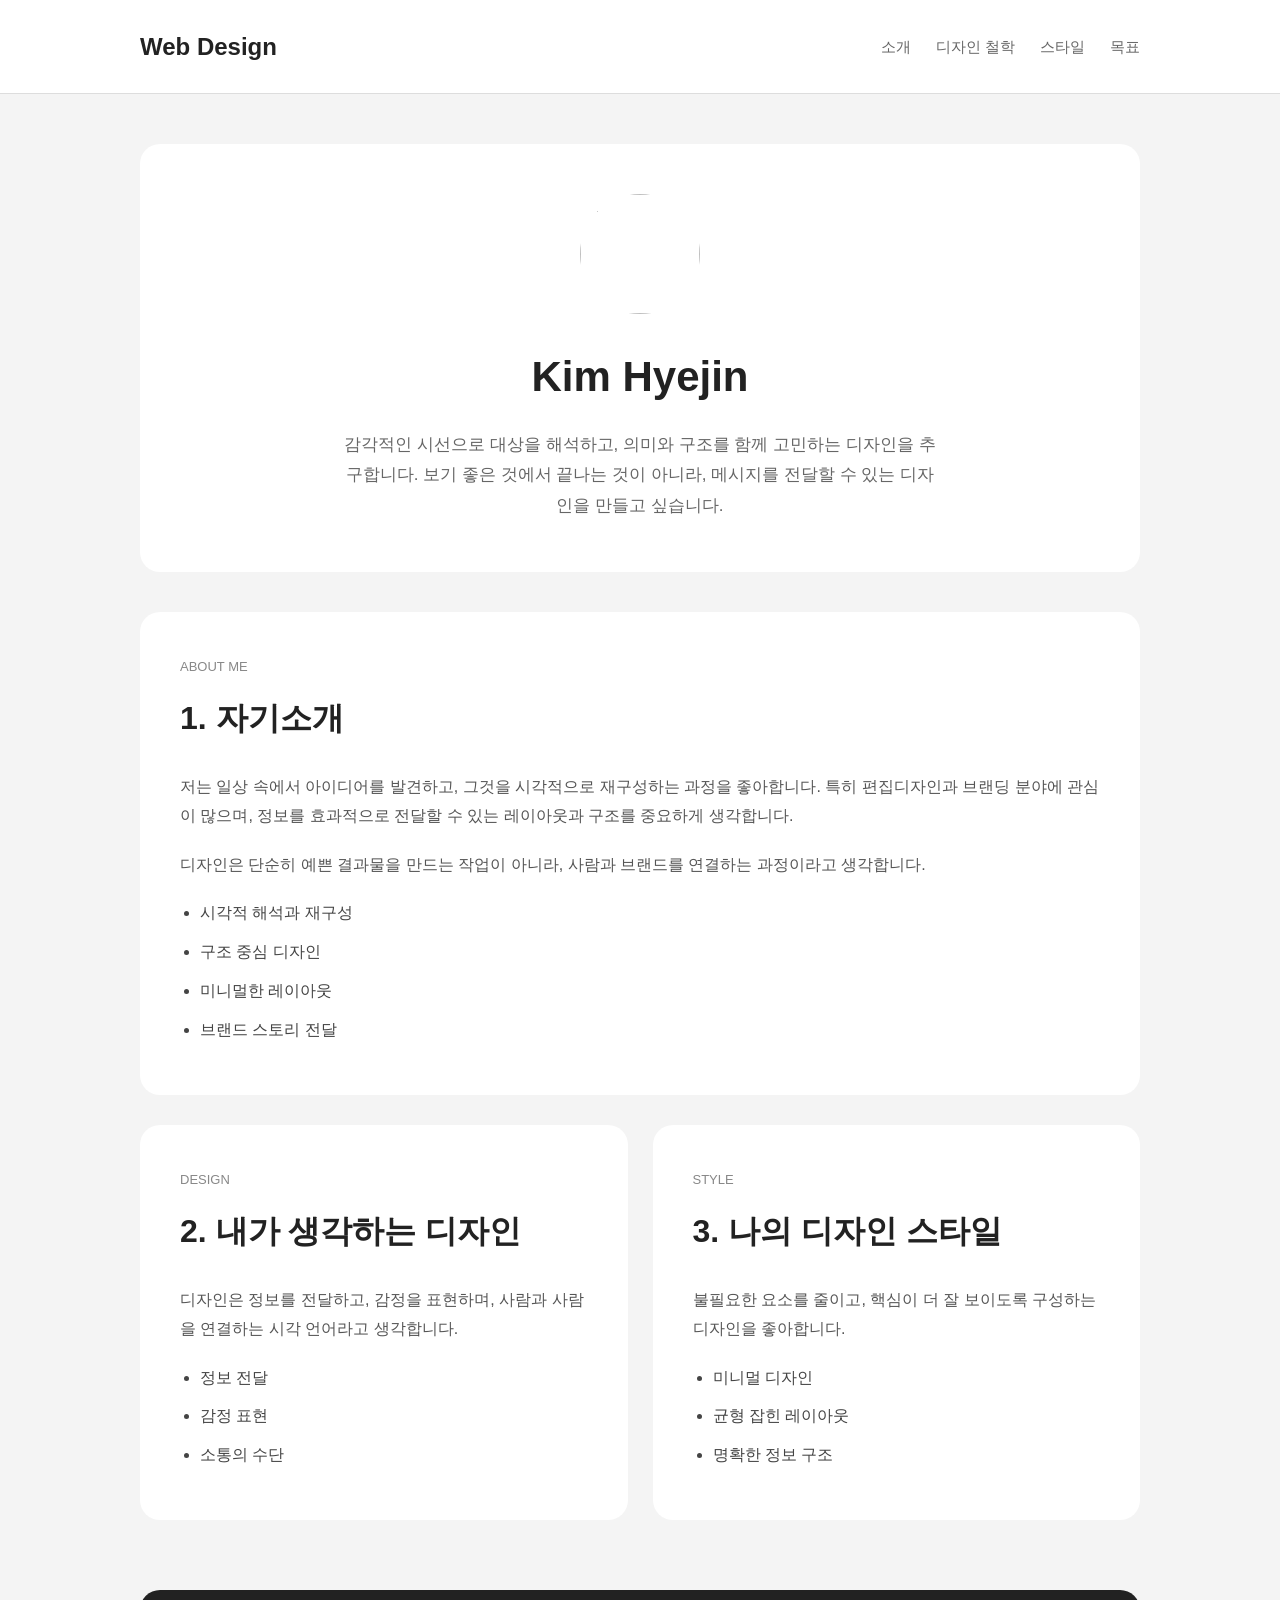
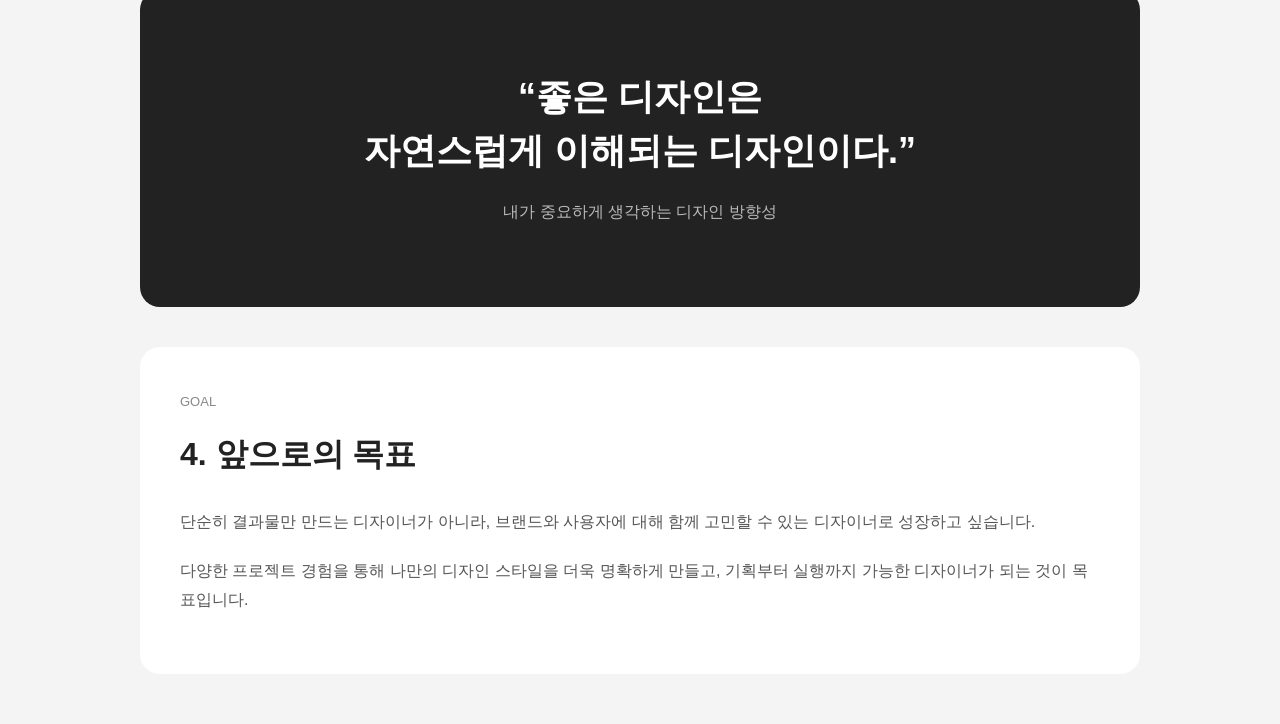
==== commit 7f1e835d: "Update index.html" ====
--- a/index.html
+++ b/index.html
@@ -11,7 +11,8 @@
 
     body{
       font-family:'Noto Sans KR', sans-serif;
-      background:#dce1be;
+      background:#f4f4f4
+      ;
       color:#222;
       line-height:1.8;
     }
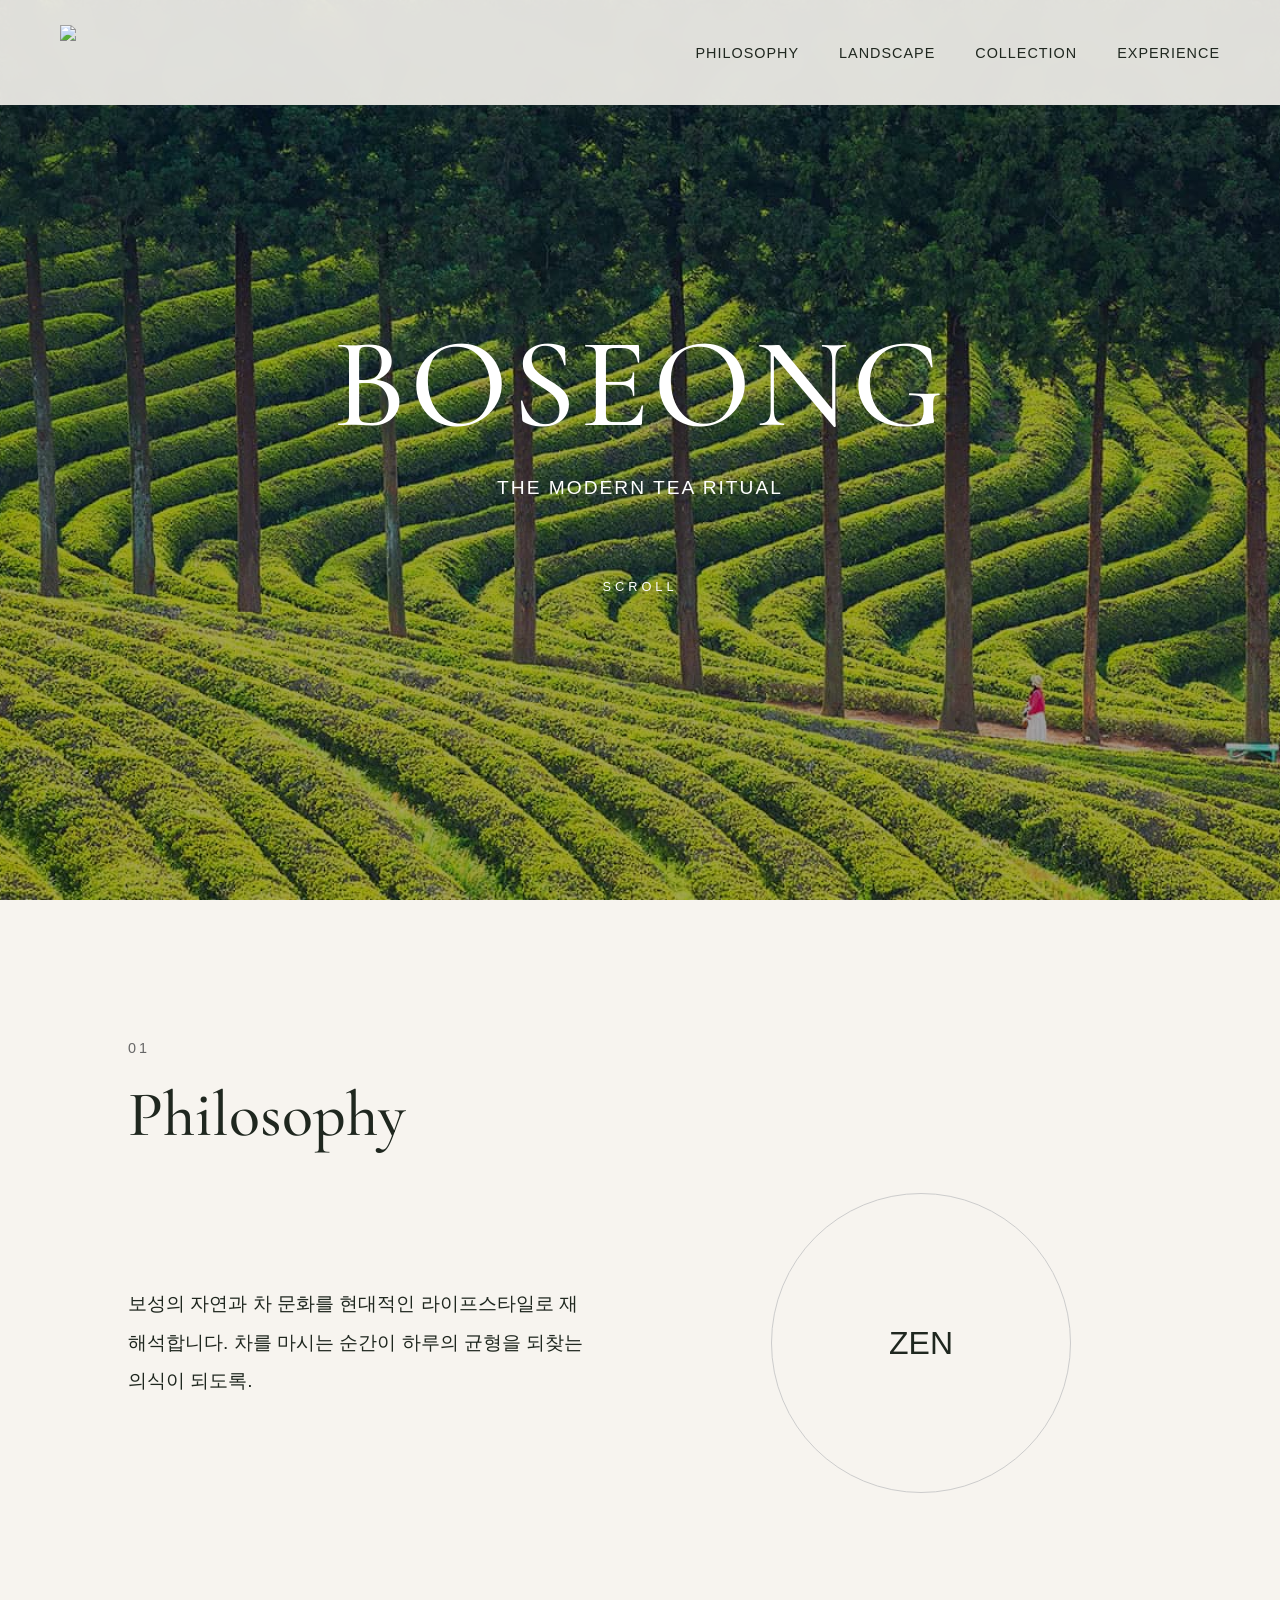
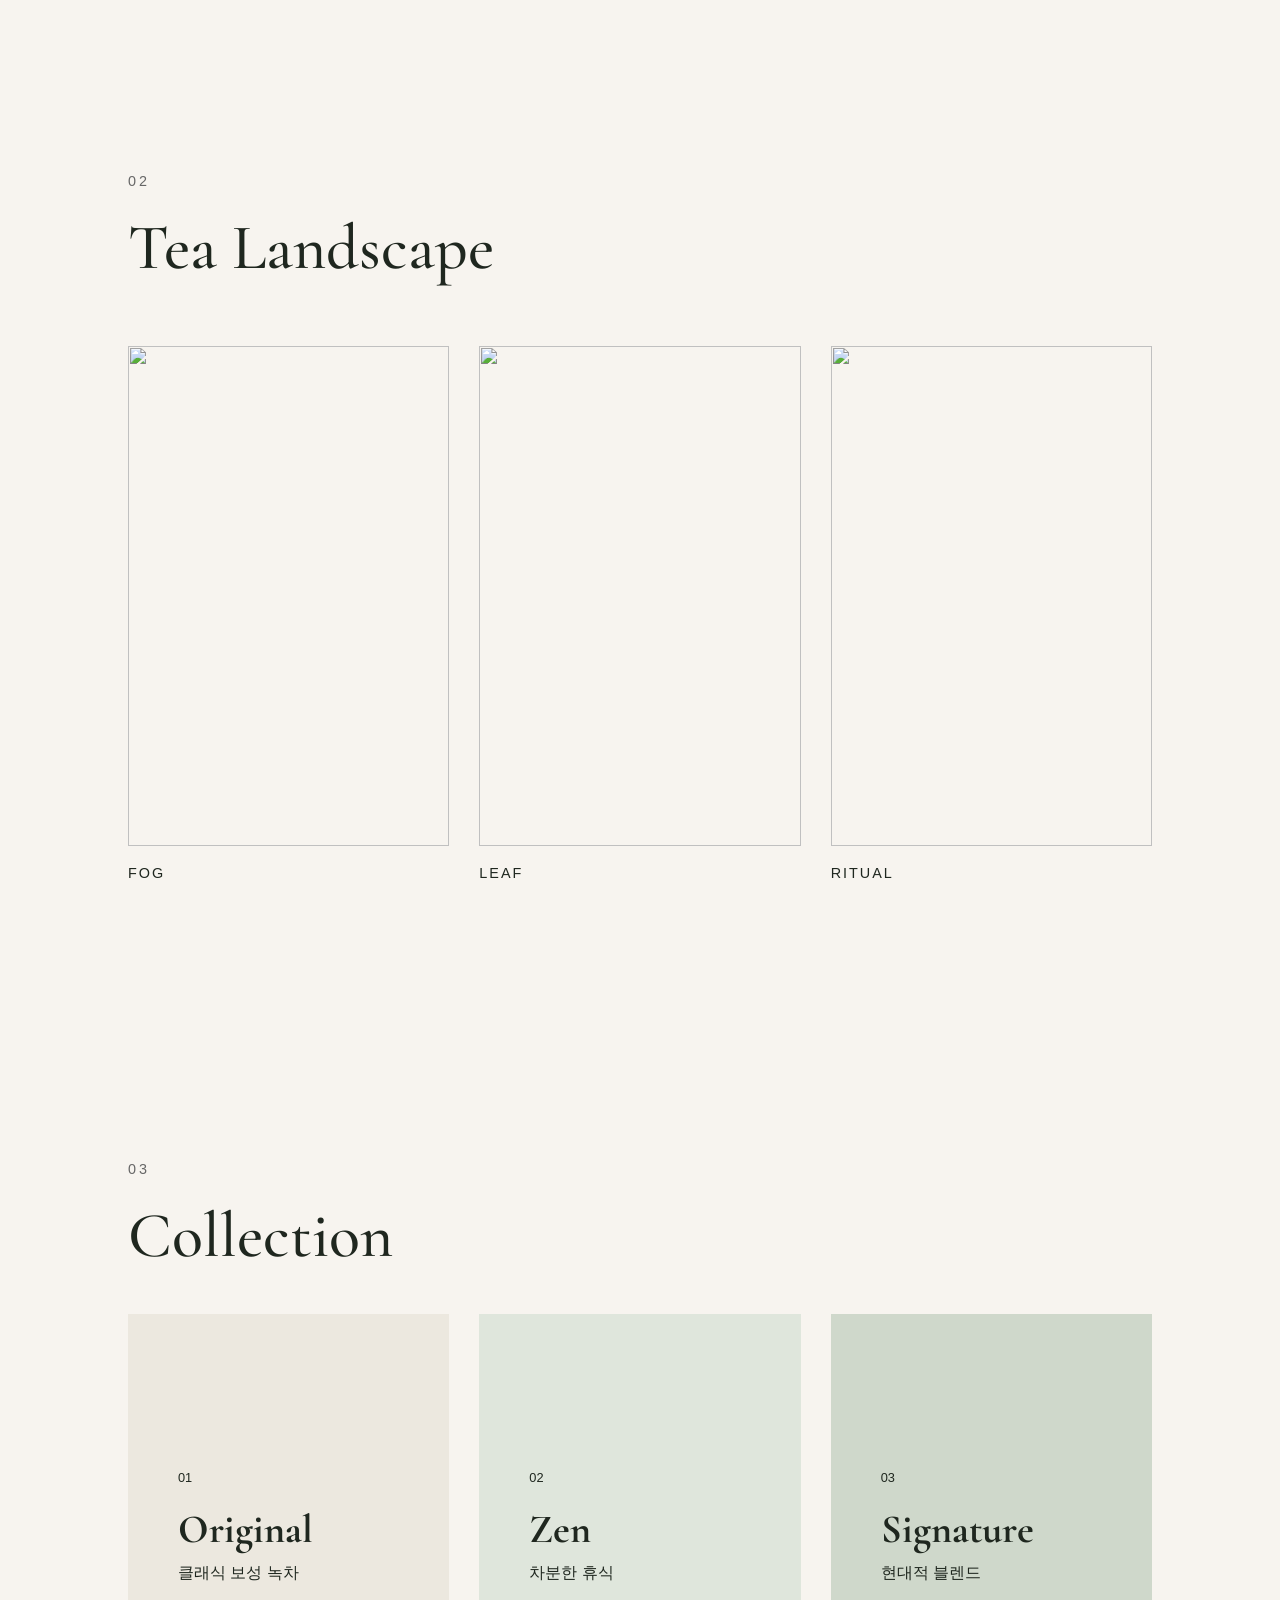
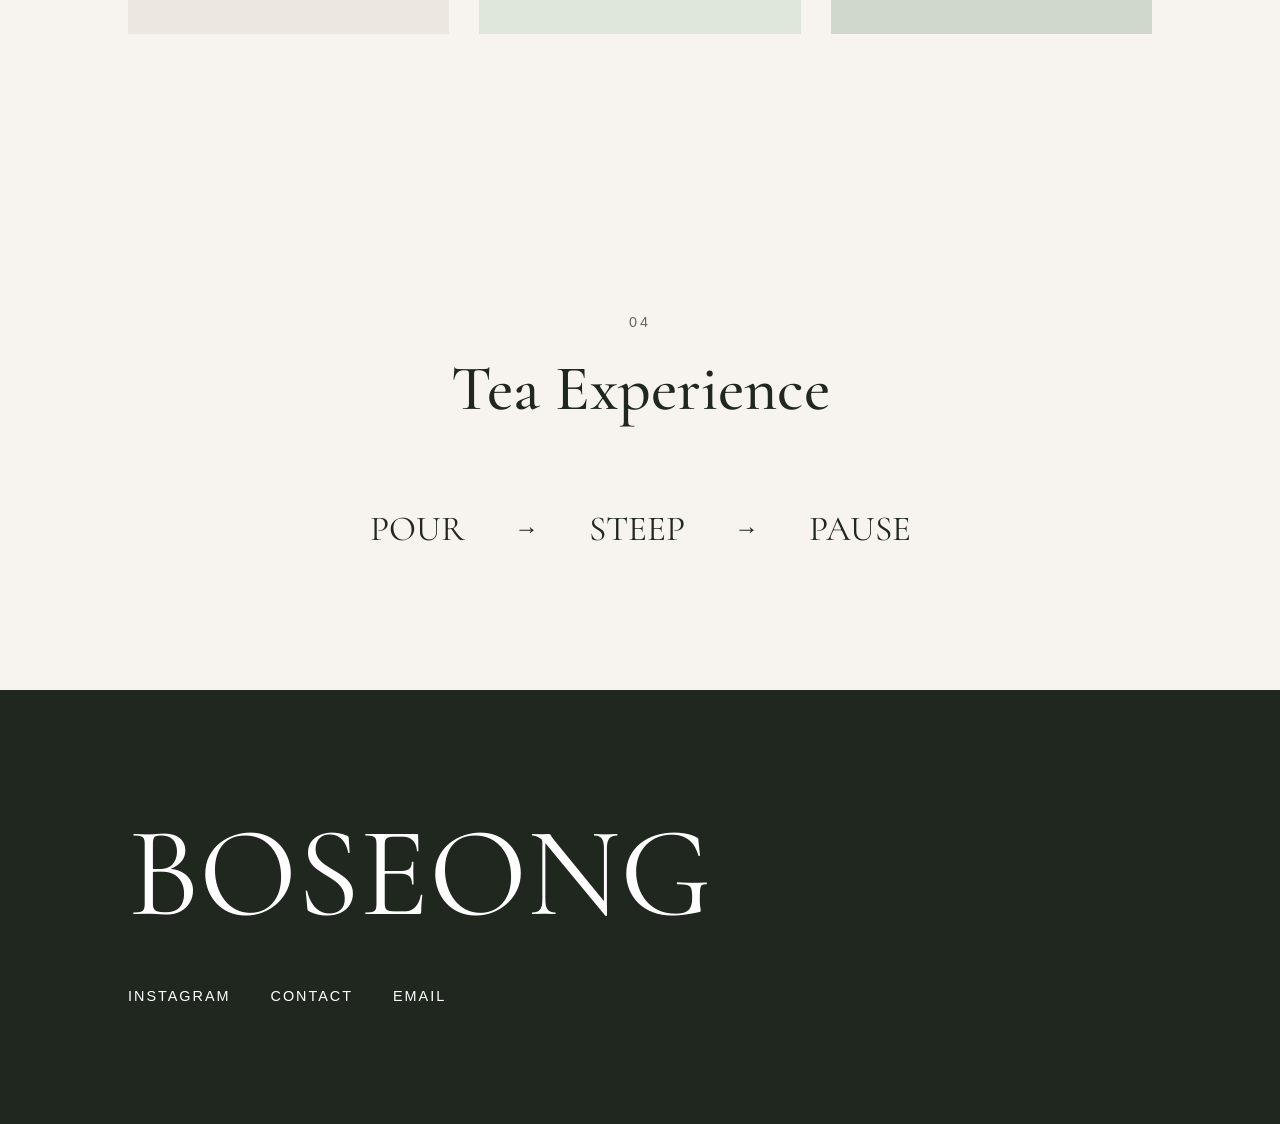
==== commit 4d0e73d5: "f" ====
--- a/index.html
+++ b/index.html
@@ -1,365 +1,467 @@
 <!DOCTYPE html>
 <html lang="ko">
-
-  <style>
-
-    *{
-      margin:0;
-      padding:0;
-      box-sizing:border-box;
-    }
-
-    body{
-      font-family:'Noto Sans KR', sans-serif;
-      background:#f4f4f4
-      ;
-      color:#222;
-      line-height:1.8;
-    }
-
-    a{
-      text-decoration:none;
-      color:inherit;
-    }
-
-    /* 헤더 */
-
-    header{
-      background:white;
-      border-bottom:1px solid #ddd;
-      padding:25px 0;
-      position:sticky;
-      top:0;
-    }
-
-    .header-inner{
-      width:90%;
-      max-width:1000px;
-      margin:auto;
-      display:flex;
-      justify-content:space-between;
-      align-items:center;
-    }
-
-    .logo{
-      font-size:24px;
-      font-weight:700;
-    }
-
-    nav ul{
-      display:flex;
-      gap:25px;
-      list-style:none;
-      color:#666;
-      font-size:15px;
-    }
-
-    /* 메인 */
-
-    .container{
-      width:90%;
-      max-width:1000px;
-      margin:50px auto;
-    }
-
-    /* 프로필 영역 */
-
-    .profile{
-      background:white;
-      border-radius:20px;
-      padding:50px;
-      margin-bottom:40px;
-      text-align:center;
-    }
-
-    .profile-img{
-      width:120px;
-      height:120px;
-      border-radius:50%;
-      margin:0 auto 25px;
-      overflow:hidden;
-    }
-
-    .profile-img img{
-      width:100%;
-      height:100%;
-      object-fit:cover;
-    }
-
-    .profile h1{
-      font-size:42px;
-      margin-bottom:15px;
-    }
-
-    .profile p{
-      color:#666;
-      font-size:17px;
-      max-width:600px;
-      margin:auto;
-    }
-
-    /* 카드 */
-
-    .card{
-      background:white;
-      border-radius:20px;
-      padding:40px;
-      margin-bottom:30px;
-    }
-
-    .card span{
-      font-size:13px;
-      color:#888;
-    }
-
-    .card h2{
-      margin:10px 0 25px;
-      font-size:32px;
-    }
-
-    .card p{
-      color:#555;
-      margin-bottom:20px;
-    }
-
-    .card ul{
-      padding-left:20px;
-    }
-
-    .card li{
-      margin-bottom:10px;
-      color:#444;
-    }
-
-    /* 두개 카드 */
-
-    .grid{
-      display:grid;
-      grid-template-columns:1fr 1fr;
-      gap:25px;
-    }
-
-    /* 인용문 */
-
-    .quote{
-      background:#222;
-      color:white;
-      text-align:center;
-      padding:80px 40px;
-      border-radius:20px;
-      margin:40px 0;
-    }
-
-    .quote h2{
-      font-size:36px;
-      margin-bottom:20px;
-      line-height:1.5;
-    }
-
-    .quote p{
-      color:#bbb;
-    }
-
-    /* footer */
-
-    footer{
-      text-align:center;
-      padding:50px 20px;
-      color:#888;
-      font-size:14px;
-    }
-
-    /* 반응형 */
-
-    @media(max-width:768px){
-
-      .grid{
-        grid-template-columns:1fr;
-      }
-
-      nav{
-        display:none;
-      }
-
-      .profile h1{
-        font-size:32px;
-      }
-
-      .card h2{
-        font-size:26px;
-      }
-
-      .quote h2{
-        font-size:28px;
-      }
-
-    }
-
-  </style>
-
+<head>
+<meta charset="UTF-8">
+<meta name="viewport" content="width=device-width, initial-scale=1.0">
+
+<title>BOSEONG</title>
+
+<link rel="preconnect" href="https://fonts.googleapis.com">
+<link href="https://fonts.googleapis.com/css2?family=Cormorant+Garamond:wght@400;500;600&family=Pretendard:wght@300;400;500;600&display=swap" rel="stylesheet">
+
+<style>
+
+:root{
+--black:#1f271f;
+--green:#405240;
+--sage:#8f998d;
+--cream:#f7f4ef;
+}
+
+*{
+margin:0;
+padding:0;
+box-sizing:border-box;
+}
+
+html{
+scroll-behavior:smooth;
+}
+
+body{
+font-family:'Pretendard',sans-serif;
+background:var(--cream);
+color:var(--black);
+overflow-x:hidden;
+}
+
+a{
+text-decoration:none;
+color:inherit;
+}
+
+/* NAV */
+
+header{
+position:fixed;
+top:0;
+left:0;
+width:100%;
+padding:25px 60px;
+display:flex;
+justify-content:space-between;
+align-items:center;
+z-index:999;
+background:rgba(247,244,239,.9);
+backdrop-filter:blur(10px);
+}
+
+.logo{
+height:55px;
+}
+
+nav{
+display:flex;
+gap:40px;
+font-size:.9rem;
+letter-spacing:1px;
+}
+
+nav a{
+transition:.3s;
+}
+
+nav a:hover{
+opacity:.5;
+}
+
+/* HERO */
+
+.hero{
+height:100vh;
+background:
+linear-gradient(
+rgba(0,0,0,.35),
+rgba(0,0,0,.35)
+),
+url("hero.jpg");
+background-size:cover;
+background-position:center;
+display:flex;
+align-items:center;
+justify-content:center;
+text-align:center;
+color:white;
+}
+
+.hero-content h1{
+font-family:'Cormorant Garamond',serif;
+font-size:8rem;
+font-weight:500;
+letter-spacing:4px;
+}
+
+.hero-content p{
+font-size:1.2rem;
+margin-top:15px;
+letter-spacing:2px;
+}
+
+.scroll{
+margin-top:80px;
+font-size:.8rem;
+letter-spacing:4px;
+}
+
+/* SECTION */
+
+section{
+padding:140px 10%;
+}
+
+.section-number{
+font-size:.9rem;
+letter-spacing:3px;
+margin-bottom:20px;
+color:#666;
+}
+
+.section-title{
+font-family:'Cormorant Garamond',serif;
+font-size:4rem;
+font-weight:500;
+margin-bottom:40px;
+}
+
+/* PHILOSOPHY */
+
+.philosophy{
+display:grid;
+grid-template-columns:1fr 1fr;
+gap:100px;
+align-items:center;
+}
+
+.philosophy p{
+font-size:1.2rem;
+line-height:2;
+max-width:500px;
+}
+
+.symbol{
+width:300px;
+height:300px;
+border:1px solid #ccc;
+border-radius:50%;
+display:flex;
+align-items:center;
+justify-content:center;
+font-size:2rem;
+margin:auto;
+}
+
+/* LANDSCAPE */
+
+.gallery{
+display:grid;
+grid-template-columns:repeat(3,1fr);
+gap:30px;
+margin-top:60px;
+}
+
+.gallery img{
+width:100%;
+height:500px;
+object-fit:cover;
+}
+
+.caption{
+margin-top:15px;
+font-size:.9rem;
+letter-spacing:2px;
+}
+
+/* COLLECTION */
+
+.cards{
+display:grid;
+grid-template-columns:repeat(3,1fr);
+gap:30px;
+}
+
+.card{
+padding:50px;
+min-height:320px;
+display:flex;
+flex-direction:column;
+justify-content:flex-end;
+transition:.3s;
+}
+
+.card:hover{
+transform:translateY(-10px);
+}
+
+.card:nth-child(1){
+background:#ece8df;
+}
+
+.card:nth-child(2){
+background:#dfe6dc;
+}
+
+.card:nth-child(3){
+background:#cfd8cb;
+}
+
+.card-number{
+font-size:.8rem;
+margin-bottom:20px;
+}
+
+.card h3{
+font-family:'Cormorant Garamond',serif;
+font-size:2.5rem;
+margin-bottom:10px;
+}
+
+/* EXPERIENCE */
+
+.experience{
+text-align:center;
+}
+
+.steps{
+display:flex;
+justify-content:center;
+align-items:center;
+gap:50px;
+margin-top:80px;
+}
+
+.step{
+font-family:'Cormorant Garamond',serif;
+font-size:2.2rem;
+}
+
+.arrow{
+font-size:1.5rem;
+}
+
+/* FOOTER */
+
+footer{
+padding:120px 10%;
+background:var(--black);
+color:white;
+}
+
+.footer-title{
+font-family:'Cormorant Garamond',serif;
+font-size:8rem;
+line-height:1;
+margin-bottom:50px;
+}
+
+.footer-links{
+display:flex;
+gap:40px;
+font-size:.9rem;
+letter-spacing:2px;
+}
+
+/* MOBILE */
+
+@media(max-width:900px){
+
+header{
+padding:20px;
+}
+
+nav{
+display:none;
+}
+
+.hero-content h1{
+font-size:4rem;
+}
+
+.philosophy{
+grid-template-columns:1fr;
+}
+
+.gallery{
+grid-template-columns:1fr;
+}
+
+.cards{
+grid-template-columns:1fr;
+}
+
+.steps{
+flex-direction:column;
+}
+
+.footer-title{
+font-size:4rem;
+}
+
+}
+
+</style>
 </head>
 
 <body>
 
-  <!-- 헤더 -->
-
-  <header>
-
-    <div class="header-inner">
-
-      <div class="logo">
-         Web Design
-      </div>
-
-      <nav>
-        <ul>
-          <li>소개</li>
-          <li>디자인 철학</li>
-          <li>스타일</li>
-          <li>목표</li>
-        </ul>
-      </nav>
-
-    </div>
-
-  </header>
-
-  <!-- 메인 -->
-
-  <main class="container">
-
-    <!-- 프로필 -->
-
-    <section class="profile">
-
-      <div class="profile-img">
-        <img src="capyzou.png">
-      </div>
-
-      <h1>Kim Hyejin</h1>
-
-      <p>
-        감각적인 시선으로 대상을 해석하고,
-        의미와 구조를 함께 고민하는 디자인을 추구합니다.
-        보기 좋은 것에서 끝나는 것이 아니라,
-        메시지를 전달할 수 있는 디자인을 만들고 싶습니다.
-      </p>
-
-    </section>
-
-    <!-- 자기소개 -->
-
-    <section class="card">
-
-      <span>ABOUT ME</span>
-
-      <h2>1. 자기소개</h2>
-
-      <p>
-        저는 일상 속에서 아이디어를 발견하고,
-        그것을 시각적으로 재구성하는 과정을 좋아합니다.
-        특히 편집디자인과 브랜딩 분야에 관심이 많으며,
-        정보를 효과적으로 전달할 수 있는 레이아웃과 구조를 중요하게 생각합니다.
-      </p>
-
-      <p>
-        디자인은 단순히 예쁜 결과물을 만드는 작업이 아니라,
-        사람과 브랜드를 연결하는 과정이라고 생각합니다.
-      </p>
-
-      <ul>
-        <li>시각적 해석과 재구성</li>
-        <li>구조 중심 디자인</li>
-        <li>미니멀한 레이아웃</li>
-        <li>브랜드 스토리 전달</li>
-      </ul>
-
-    </section>
-
-    <!-- 디자인 철학 -->
-
-    <section class="grid">
-
-      <div class="card">
-
-        <span>DESIGN</span>
-
-        <h2>2. 내가 생각하는 디자인</h2>
-
-        <p>
-          디자인은 정보를 전달하고,
-          감정을 표현하며,
-          사람과 사람을 연결하는 시각 언어라고 생각합니다.
-        </p>
-
-        <ul>
-          <li>정보 전달</li>
-          <li>감정 표현</li>
-          <li>소통의 수단</li>
-        </ul>
-
-      </div>
-
-      <div class="card">
-
-        <span>STYLE</span>
-
-        <h2>3. 나의 디자인 스타일</h2>
-
-        <p>
-          불필요한 요소를 줄이고,
-          핵심이 더 잘 보이도록 구성하는 디자인을 좋아합니다.
-        </p>
-
-        <ul>
-          <li>미니멀 디자인</li>
-          <li>균형 잡힌 레이아웃</li>
-          <li>명확한 정보 구조</li>
-        </ul>
-
-      </div>
-
-    </section>
-
-    <!-- 인용문 -->
-
-    <section class="quote">
-
-      <h2>
-        “좋은 디자인은<br>
-        자연스럽게 이해되는 디자인이다.”
-      </h2>
-
-      <p>
-        내가 중요하게 생각하는 디자인 방향성
-      </p>
-
-    </section>
-
-    <!-- 목표 -->
-
-    <section class="card">
-
-      <span>GOAL</span>
-
-      <h2>4. 앞으로의 목표</h2>
-
-      <p>
-        단순히 결과물만 만드는 디자이너가 아니라,
-        브랜드와 사용자에 대해 함께 고민할 수 있는 디자이너로 성장하고 싶습니다.
-      </p>
-
-      <p>
-        다양한 프로젝트 경험을 통해
-        나만의 디자인 스타일을 더욱 명확하게 만들고,
-        기획부터 실행까지 가능한 디자이너가 되는 것이 목표입니다.
-      </p>
-
-    </section>
-
-  </main>
-
+<header>
+
+<img src="logo.png" class="logo">
+
+<nav>
+<a href="#philosophy">PHILOSOPHY</a>
+<a href="#landscape">LANDSCAPE</a>
+<a href="#collection">COLLECTION</a>
+<a href="#experience">EXPERIENCE</a>
+</nav>
+
+</header>
+
+<section class="hero">
+
+<div class="hero-content">
+
+<h1>BOSEONG</h1>
+
+<p>THE MODERN TEA RITUAL</p>
+
+<div class="scroll">
+SCROLL
+</div>
+
+</div>
+
+</section>
+
+<section id="philosophy">
+
+<div class="section-number">01</div>
+
+<h2 class="section-title">Philosophy</h2>
+
+<div class="philosophy">
+
+<div>
+
+<p>
+보성의 자연과 차 문화를
+현대적인 라이프스타일로 재해석합니다.
+
+차를 마시는 순간이
+하루의 균형을 되찾는 의식이 되도록.
+</p>
+
+</div>
+
+<div class="symbol">
+ZEN
+</div>
+
+</div>
+
+</section>
+
+<section id="landscape">
+
+<div class="section-number">02</div>
+
+<h2 class="section-title">Tea Landscape</h2>
+
+<div class="gallery">
+
+<div>
+<img src="field1.jpg">
+<div class="caption">FOG</div>
+</div>
+
+<div>
+<img src="field2.jpg">
+<div class="caption">LEAF</div>
+</div>
+
+<div>
+<img src="field3.jpg">
+<div class="caption">RITUAL</div>
+</div>
+
+</div>
+
+</section>
+
+<section id="collection">
+
+<div class="section-number">03</div>
+
+<h2 class="section-title">Collection</h2>
+
+<div class="cards">
+
+<div class="card">
+<div class="card-number">01</div>
+<h3>Original</h3>
+<p>클래식 보성 녹차</p>
+</div>
+
+<div class="card">
+<div class="card-number">02</div>
+<h3>Zen</h3>
+<p>차분한 휴식</p>
+</div>
+
+<div class="card">
+<div class="card-number">03</div>
+<h3>Signature</h3>
+<p>현대적 블렌드</p>
+</div>
+
+</div>
+
+</section>
+
+<section id="experience" class="experience">
+
+<div class="section-number">04</div>
+
+<h2 class="section-title">Tea Experience</h2>
+
+<div class="steps">
+
+<div class="step">POUR</div>
+
+<div class="arrow">→</div>
+
+<div class="step">STEEP</div>
+
+<div class="arrow">→</div>
+
+<div class="step">PAUSE</div>
+
+</div>
+
+</section>
+
+<footer>
+
+<div class="footer-title">
+BOSEONG
+</div>
+
+<div class="footer-links">
+<span>INSTAGRAM</span>
+<span>CONTACT</span>
+<span>EMAIL</span>
+</div>
+
+</footer>
 
 </body>
 </html>
-
